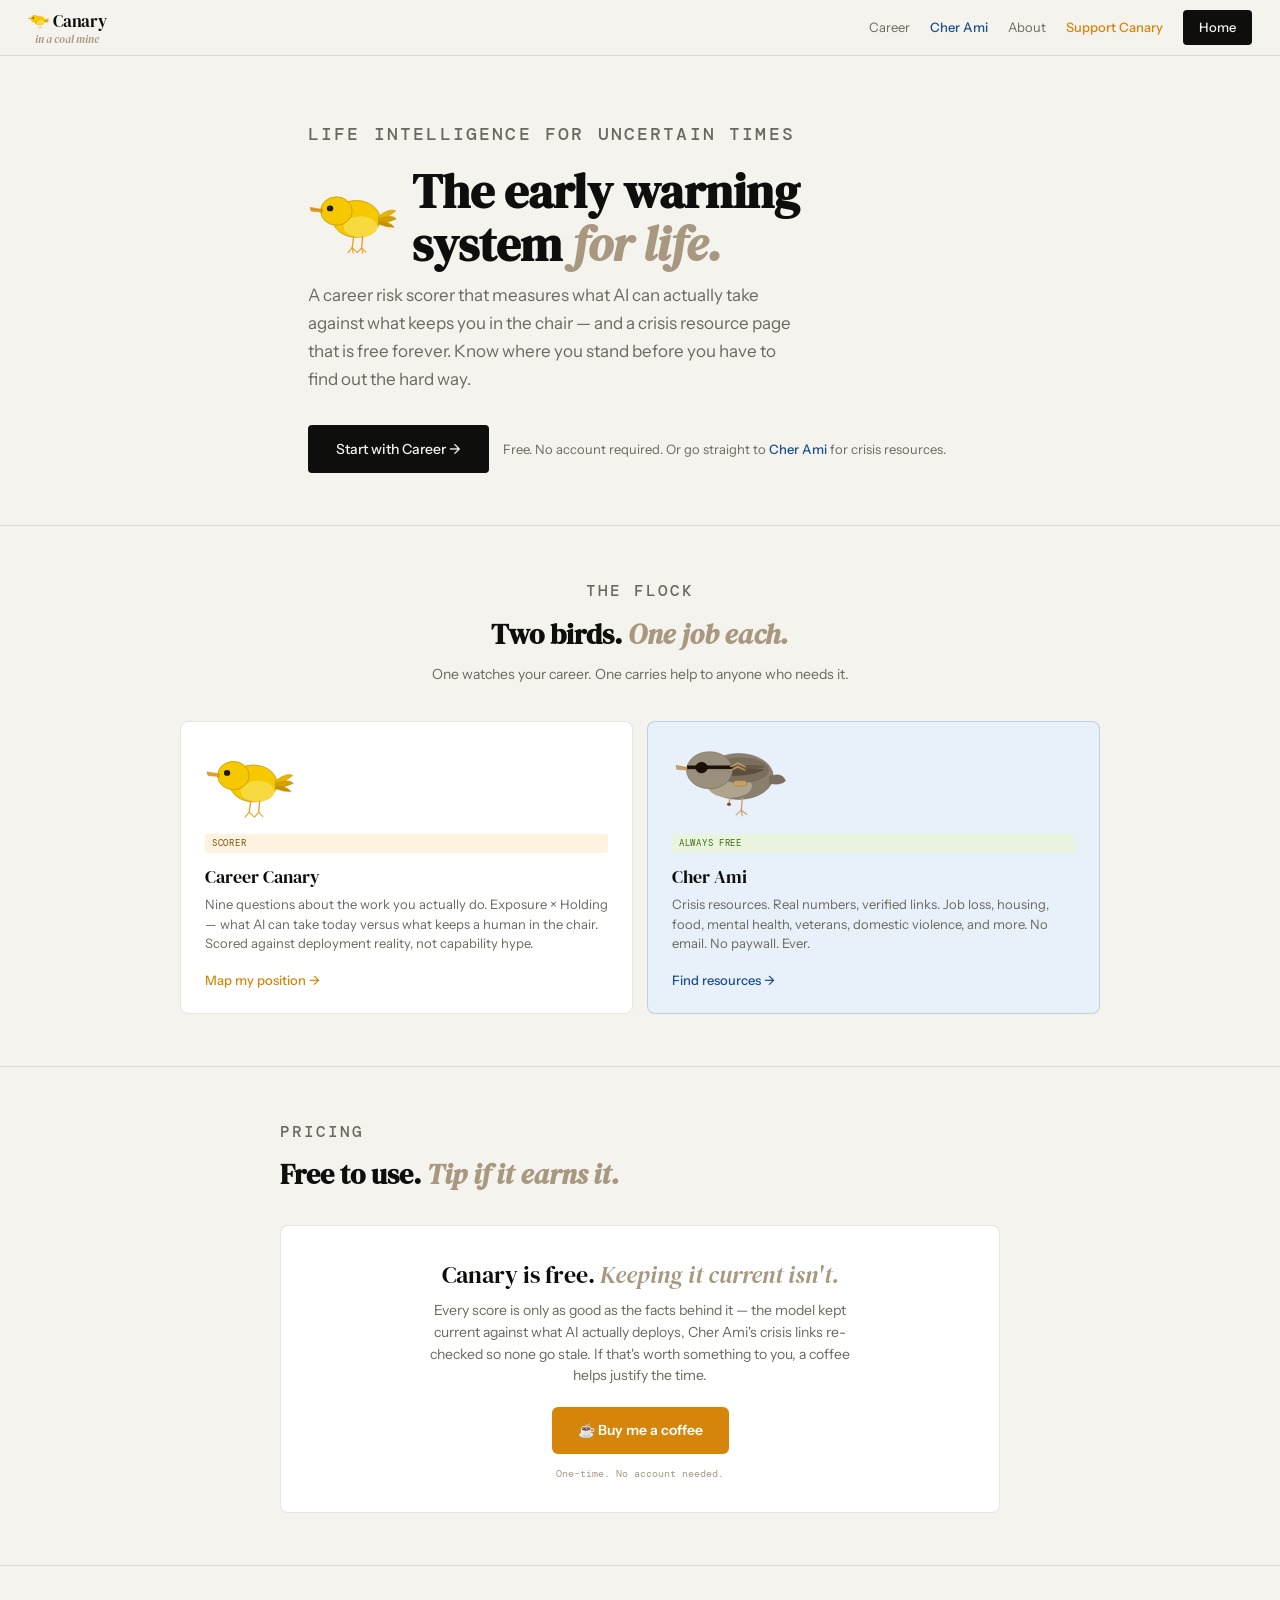
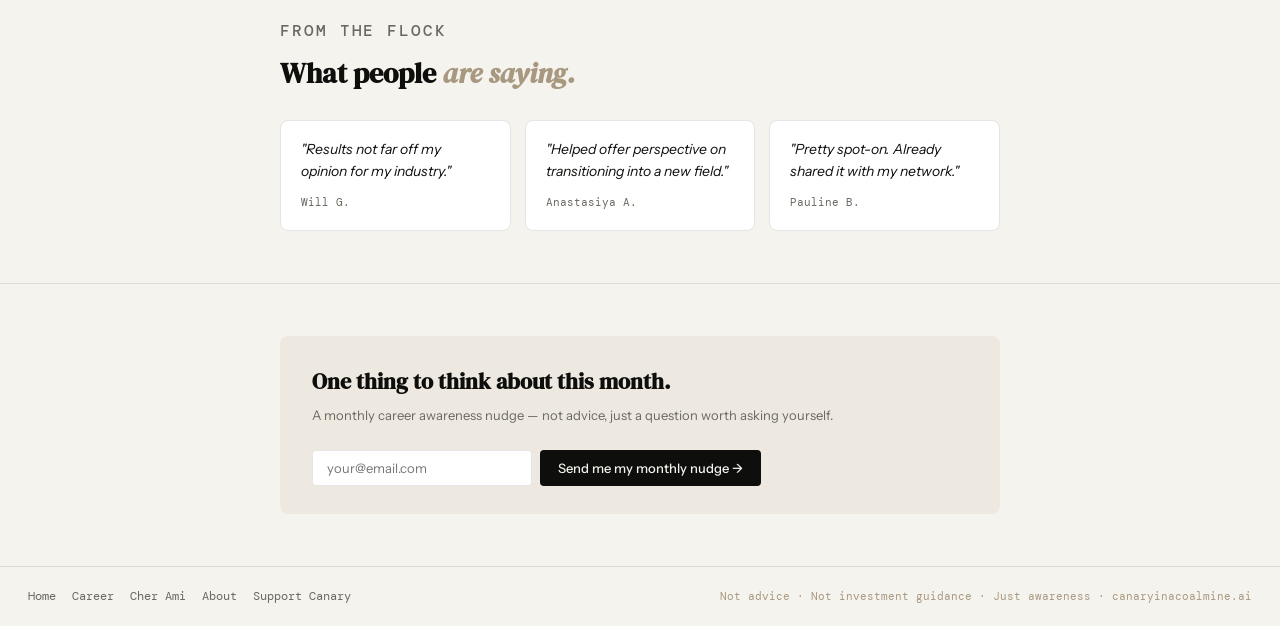
==== index.html @ c7fff633 "Initial commit via Netlify [skip ci]" ====
<!DOCTYPE html>
<html lang="en">
<head>
<meta charset="UTF-8">
<meta name="viewport" content="width=device-width, initial-scale=1.0">
<title>Canary in a Coal Mine — The Early Warning System for Life</title>
<link rel="preconnect" href="https://fonts.googleapis.com">
<link rel="preconnect" href="https://fonts.gstatic.com" crossorigin>
<link href="https://fonts.googleapis.com/css2?family=DM+Serif+Display:ital@0;1&family=Instrument+Sans:wght@400;500;600&family=DM+Mono:wght@400;500&display=swap" rel="stylesheet">
<style>
:root{--black:#0e0e0c;--off-white:#f5f3ee;--cream:#ede9e0;--amber:#d4850a;--amber-light:#fdf3e0;--muted:#6b6860;--border:rgba(14,14,12,0.1);--blue:#1a4f8a;--blue-light:#e8f0fa;--green:#2d7a3a;--red:#c0392b;--stone:#a89880;}
*,*::before,*::after{box-sizing:border-box;margin:0;padding:0;}
body{background:var(--off-white);color:var(--black);font-family:'Instrument Sans',sans-serif;line-height:1.6;}
a{color:inherit;text-decoration:none;}
nav{background:var(--off-white);border-bottom:1px solid var(--border);padding:0 28px;display:flex;align-items:center;justify-content:space-between;height:56px;position:sticky;top:0;z-index:100;}
.logo-wrap{display:flex;flex-direction:column;gap:1px;line-height:1;align-items:center;}
.logo-top{font-family:'DM Serif Display',serif;font-size:17px;color:var(--black);letter-spacing:-.01em;}
.logo-sub{font-family:'DM Serif Display',serif;font-style:italic;font-size:11px;color:var(--stone);}
.nav-links{display:flex;align-items:center;gap:20px;font-size:13px;color:var(--muted);}
.nav-links a:hover{color:var(--black);}
.nav-links a.blue{color:var(--blue);font-weight:500;}
.nav-links a.nav-support{color:var(--amber);font-weight:500;}
.nav-links a.nav-support:hover{color:#b8730a;}
.nav-btn{background:var(--black);color:var(--off-white);padding:7px 16px;border-radius:4px;font-size:13px;font-weight:500;}
.nav-btn:hover{background:#2a2a28;color:var(--off-white);}

/* HERO */
.hero{max-width:720px;margin:0 auto;padding:64px 28px 52px;}
.hero-eyebrow{font-family:'DM Mono',monospace;font-size:18px;letter-spacing:.12em;text-transform:uppercase;color:var(--muted);margin-bottom:16px;font-weight:500;}
.hero-title{font-family:'DM Serif Display',serif;font-size:48px;line-height:1.1;color:var(--black);margin-bottom:16px;}
.hero-title em{font-style:italic;color:var(--stone);}
.hero-sub{font-size:17px;color:var(--muted);line-height:1.65;max-width:500px;margin-bottom:32px;}
.hero-cta-row{display:flex;align-items:center;gap:14px;flex-wrap:wrap;}
.cta-primary{background:var(--black);color:var(--off-white);padding:13px 28px;border-radius:4px;font-size:14px;font-weight:500;}
.cta-primary:hover{background:#2a2a28;color:var(--off-white);}
.cta-secondary{font-size:13px;color:var(--muted);}
.cta-secondary a{color:var(--blue);font-weight:500;}

/* FLOCK */
.flock-section{border-top:1px solid var(--border);padding:52px 28px;}
.flock-label{font-family:'DM Mono',monospace;font-size:16px;text-transform:uppercase;letter-spacing:.12em;color:var(--muted);margin-bottom:8px;text-align:center;font-weight:500;}
.flock-headline{font-family:'DM Serif Display',serif;font-size:28px;text-align:center;margin-bottom:6px;}
.flock-headline em{font-style:italic;color:var(--stone);}
.flock-sub{font-size:14px;color:var(--muted);text-align:center;margin-bottom:36px;}
.flock-grid{display:grid;grid-template-columns:repeat(auto-fit,minmax(280px,1fr));gap:14px;max-width:920px;margin:0 auto;}
.bird-card{background:#fff;border:1px solid var(--border);border-radius:8px;padding:22px 24px;display:flex;flex-direction:column;}
.bird-card.blue-card{border-color:rgba(26,79,138,.2);background:var(--blue-light);}
.bird-icon{margin-bottom:12px;display:flex;align-items:flex-end;height:78px;}
.bird-name{font-family:'DM Serif Display',serif;font-size:18px;margin-bottom:4px;}
.bird-desc{font-size:13px;color:var(--muted);line-height:1.5;flex:1;margin-bottom:16px;}
.bird-link{font-size:13px;font-weight:500;color:var(--amber);}
.bird-link.blue-link{color:var(--blue);}
.bird-link:hover{text-decoration:underline;}
.bird-tag{font-family:'DM Mono',monospace;font-size:9px;text-transform:uppercase;letter-spacing:.08em;padding:2px 7px;border-radius:3px;margin-bottom:10px;display:inline-block;}
.tag-amber{background:var(--amber-light);color:#854f0b;}
.tag-blue{background:var(--blue-light);color:#0c447c;}
.tag-free{background:#eaf3de;color:#3b6d11;}

/* INTEL SECTION ON HOMEPAGE */
.home-intel{border-top:1px solid var(--border);padding:52px 28px;}
.home-intel-inner{max-width:720px;margin:0 auto;}
.section-label{font-family:'DM Mono',monospace;font-size:16px;text-transform:uppercase;letter-spacing:.12em;color:var(--muted);margin-bottom:8px;font-weight:500;}
.section-headline{font-family:'DM Serif Display',serif;font-size:28px;margin-bottom:6px;}
.section-headline em{font-style:italic;color:var(--stone);}
.section-sub{font-size:14px;color:var(--muted);margin-bottom:24px;}
.intel-grid{display:grid;grid-template-columns:1fr 1fr;gap:10px;}
@media(max-width:600px){.intel-grid{grid-template-columns:1fr;}}
.icard{background:#fff;border:1px solid var(--border);border-radius:8px;padding:16px 18px;}
.icard-top{display:flex;align-items:flex-start;justify-content:space-between;margin-bottom:8px;gap:8px;}
.icard-topic{font-family:'DM Mono',monospace;font-size:9px;letter-spacing:.1em;text-transform:uppercase;color:var(--muted);}
.pill{font-family:'DM Mono',monospace;font-size:9px;padding:2px 7px;border-radius:3px;font-weight:500;white-space:nowrap;flex-shrink:0;}
.pill-red{background:#fce8e8;color:#a32d2d;}
.pill-amber{background:#faeeda;color:#854f0b;}
.pill-green{background:#eaf3de;color:#3b6d11;}
.pill-blue{background:#e6f1fb;color:#0c447c;}
.icard-headline{font-size:13px;font-weight:500;color:var(--black);line-height:1.35;margin-bottom:6px;}
.icard-body{font-size:12px;color:var(--muted);line-height:1.5;}
.icard-divider{height:1px;background:var(--border);margin:10px 0;}
.irow{display:flex;align-items:baseline;gap:5px;font-size:11.5px;color:var(--muted);margin-top:5px;line-height:1.4;}
.rr{font-family:'DM Mono',monospace;font-size:10px;color:var(--red);flex-shrink:0;}
.rg{font-family:'DM Mono',monospace;font-size:10px;color:var(--green);flex-shrink:0;}
.ra{font-family:'DM Mono',monospace;font-size:10px;color:var(--amber);flex-shrink:0;}
.intel-note{font-family:'DM Mono',monospace;font-size:10px;color:var(--stone);margin-top:10px;}

/* PRICING */
.pricing-section{border-top:1px solid var(--border);padding:52px 28px;}
.pricing-inner{max-width:720px;margin:0 auto;}
.pricing-grid{display:grid;grid-template-columns:repeat(3,1fr);gap:14px;margin-top:28px;}
@media(max-width:600px){.pricing-grid{grid-template-columns:1fr;}}
.price-card{background:#fff;border:1px solid var(--border);border-radius:8px;padding:22px 24px;}
.price-tier{font-family:'DM Mono',monospace;font-size:10px;text-transform:uppercase;letter-spacing:.1em;color:var(--muted);margin-bottom:8px;}
.price-name{font-family:'DM Serif Display',serif;font-size:22px;margin-bottom:4px;}
.price-amount{font-size:28px;font-weight:500;color:var(--black);margin-bottom:4px;}
.price-amount span{font-size:14px;font-weight:400;color:var(--muted);}
.price-desc{font-size:13px;color:var(--muted);line-height:1.5;margin-bottom:16px;}
.price-features{list-style:none;margin-bottom:20px;}
.price-features li{font-size:12px;color:var(--muted);padding:4px 0;border-top:1px solid var(--border);}
.price-features li:first-child{border-top:none;}
.price-features li::before{content:'→ ';color:var(--amber);}
.price-btn{display:block;text-align:center;padding:10px;border-radius:4px;font-size:13px;font-weight:500;border:1px solid var(--border);}
.price-btn.primary{background:var(--black);color:var(--off-white);border-color:var(--black);}
.price-btn.disabled{background:var(--cream);color:var(--muted);cursor:default;}
/* Coffee card — primary CTA */
.coffee-card{background:#fff;border:1px solid var(--border);border-radius:8px;padding:30px 28px;margin-top:28px;text-align:center;}
.coffee-head{font-family:'DM Serif Display',serif;font-size:24px;margin-bottom:6px;}
.coffee-head em{font-style:italic;color:var(--stone);}
.coffee-sub{font-size:14px;color:var(--muted);line-height:1.55;max-width:440px;margin:0 auto 20px;}
.coffee-btn{display:inline-block;background:var(--amber);color:#fff;font-weight:600;font-size:14px;padding:12px 26px;border-radius:6px;}
.coffee-btn:hover{background:#b8730a;}
.coffee-micro{font-family:'DM Mono',monospace;font-size:10px;color:var(--stone);margin-top:12px;}
/* Paused tiers — quiet footnote row */
.tiers-paused{margin-top:34px;padding-top:24px;border-top:1px solid var(--border);}
.tiers-paused-label{font-family:'DM Mono',monospace;font-size:10px;text-transform:uppercase;letter-spacing:.1em;color:var(--stone);text-align:center;margin-bottom:16px;}
.tiers-row{display:grid;grid-template-columns:1fr 1fr;gap:12px;max-width:520px;margin:0 auto;}
@media(max-width:600px){.tiers-row{grid-template-columns:1fr;}}
.tier-mini{border:1px solid var(--border);border-radius:6px;padding:14px 16px;opacity:.5;}
.tier-mini .tm-name{font-family:'DM Serif Display',serif;font-size:16px;}
.tier-mini .tm-price{font-size:13px;color:var(--muted);}
.tier-mini .tm-status{font-family:'DM Mono',monospace;font-size:10px;text-transform:uppercase;letter-spacing:.08em;color:var(--muted);margin-top:6px;}

/* TESTIMONIALS */
.testimonials{border-top:1px solid var(--border);padding:52px 28px;}
.testimonials-inner{max-width:720px;margin:0 auto;}
.testi-grid{display:grid;grid-template-columns:repeat(3,1fr);gap:14px;margin-top:24px;}
@media(max-width:600px){.testi-grid{grid-template-columns:1fr;}}
.testi-card{background:#fff;border:1px solid var(--border);border-radius:8px;padding:18px 20px;}
.testi-quote{font-size:14px;color:var(--black);line-height:1.55;margin-bottom:12px;font-style:italic;}
.testi-name{font-family:'DM Mono',monospace;font-size:11px;color:var(--muted);}

/* EMAIL */
.email-section{border-top:1px solid var(--border);padding:52px 28px;}
.email-inner{max-width:720px;margin:0 auto;}
.email-box{background:var(--cream);border-radius:8px;padding:28px 32px;display:flex;align-items:center;justify-content:space-between;gap:24px;flex-wrap:wrap;}
.email-copy h3{font-family:'DM Serif Display',serif;font-size:22px;margin-bottom:6px;}
.email-copy p{font-size:13px;color:var(--muted);}
.email-form{display:flex;gap:8px;flex-shrink:0;}
.email-input{padding:9px 14px;border:1px solid var(--border);border-radius:4px;font-size:13px;font-family:'Instrument Sans',sans-serif;background:#fff;width:220px;}
.email-submit{padding:9px 18px;background:var(--black);color:var(--off-white);border:none;border-radius:4px;font-size:13px;font-weight:500;font-family:'Instrument Sans',sans-serif;cursor:pointer;white-space:nowrap;}

footer{border-top:1px solid var(--border);padding:20px 28px;display:flex;justify-content:space-between;align-items:center;flex-wrap:wrap;gap:8px;}
.footer-links{display:flex;gap:16px;font-size:12px;color:var(--muted);font-family:'DM Mono',monospace;}
.footer-links a{color:var(--muted);}
.footer-links a:hover{color:var(--black);}
.footer-note{font-size:11px;color:var(--stone);font-family:'DM Mono',monospace;}

.title-row { display: flex; align-items: flex-start; gap: 12px; margin-bottom: 10px; }
.title-row h1 { margin-bottom: 0; }

/* mobile nav */
.logo-top{white-space:nowrap;display:inline-flex;align-items:center;}
.nav-links a{white-space:nowrap;}
@media(max-width:680px){
  nav{padding:0 14px;}
  .logo-sub{display:none;}
  .nav-links{gap:12px;font-size:12px;overflow-x:auto;}
  .nav-btn{display:none;}
}

.nav-links{scrollbar-width:none;-ms-overflow-style:none;}
.nav-links::-webkit-scrollbar{display:none;}
</style>
</head>
<body>

<nav>
  <a href="/" class="logo-wrap">
    <span class="logo-top"><svg width="22" height="22" viewBox="58 60 175 123" xmlns="http://www.w3.org/2000/svg" style="display:inline-block;vertical-align:middle;margin-right:3px"><ellipse cx="150" cy="110" rx="45" ry="35" fill="#f5c800" stroke="#c8960a" stroke-width="1.5"/><ellipse cx="158" cy="125" rx="32" ry="20" fill="#f7d940" stroke="none"/><path d="M192 105 Q215 88 225 95 Q210 108 192 112Z" fill="#e8b400" stroke="#c8960a" stroke-width="1"/><path d="M192 110 Q218 100 226 110 Q210 118 192 118Z" fill="#d4a000" stroke="#c8960a" stroke-width="1"/><path d="M192 115 Q215 115 222 126 Q208 126 192 120Z" fill="#c89000" stroke="#c8960a" stroke-width="1"/><ellipse cx="112" cy="95" rx="30" ry="27" fill="#f5c800" stroke="#c8960a" stroke-width="1.5"/><path d="M85 92 L62 88 L64 95 L85 97Z" fill="#e8a020" stroke="#c8760a" stroke-width="1"/><ellipse cx="100" cy="90" rx="6" ry="5.5" fill="#1a1a18"/><line x1="145" y1="143" x2="142" y2="165" stroke="#e8a020" stroke-width="2.5" stroke-linecap="round"/><line x1="142" y1="165" x2="134" y2="174" stroke="#e8a020" stroke-width="2" stroke-linecap="round"/><line x1="142" y1="165" x2="151" y2="173" stroke="#e8a020" stroke-width="2" stroke-linecap="round"/><line x1="162" y1="143" x2="160" y2="165" stroke="#e8a020" stroke-width="2.5" stroke-linecap="round"/><line x1="160" y1="165" x2="152" y2="174" stroke="#e8a020" stroke-width="2" stroke-linecap="round"/><line x1="160" y1="165" x2="168" y2="173" stroke="#e8a020" stroke-width="2" stroke-linecap="round"/></svg>Canary</span>
    <span class="logo-sub">in a coal mine</span>
  </a>
  <div class="nav-links">
    <a href="/career">Career</a>
    <a href="/pigeon" class="blue">Cher Ami</a>
    <a href="/about">About</a>
    <a href="/support" class="nav-support">Support Canary</a>
    <a href="/" class="nav-btn">Home</a>
  </div>
</nav>

<div class="hero">
  <div class="hero-eyebrow">Life intelligence for uncertain times</div>
  <div class="title-row"><svg width="92" height="92" viewBox="58 60 175 123" xmlns="http://www.w3.org/2000/svg" style="flex-shrink:0;margin-top:14px"><ellipse cx="150" cy="110" rx="45" ry="35" fill="#f5c800" stroke="#c8960a" stroke-width="1.5"/><ellipse cx="158" cy="125" rx="32" ry="20" fill="#f7d940" stroke="none"/><path d="M192 105 Q215 88 225 95 Q210 108 192 112Z" fill="#e8b400" stroke="#c8960a" stroke-width="1"/><path d="M192 110 Q218 100 226 110 Q210 118 192 118Z" fill="#d4a000" stroke="#c8960a" stroke-width="1"/><path d="M192 115 Q215 115 222 126 Q208 126 192 120Z" fill="#c89000" stroke="#c8960a" stroke-width="1"/><ellipse cx="112" cy="95" rx="30" ry="27" fill="#f5c800" stroke="#c8960a" stroke-width="1.5"/><path d="M85 92 L62 88 L64 95 L85 97Z" fill="#e8a020" stroke="#c8760a" stroke-width="1"/><line x1="85" y1="94" x2="64" y2="91" stroke="#c8760a" stroke-width="0.8"/><ellipse cx="100" cy="90" rx="6" ry="5.5" fill="#1a1a18"/><ellipse cx="99" cy="89" rx="2" ry="1.5" fill="#3a3a38"/><line x1="145" y1="143" x2="142" y2="165" stroke="#e8a020" stroke-width="2.5" stroke-linecap="round"/><line x1="142" y1="165" x2="134" y2="174" stroke="#e8a020" stroke-width="2" stroke-linecap="round"/><line x1="142" y1="165" x2="144" y2="175" stroke="#e8a020" stroke-width="2" stroke-linecap="round"/><line x1="142" y1="165" x2="151" y2="173" stroke="#e8a020" stroke-width="2" stroke-linecap="round"/><line x1="162" y1="143" x2="160" y2="165" stroke="#e8a020" stroke-width="2.5" stroke-linecap="round"/><line x1="160" y1="165" x2="152" y2="174" stroke="#e8a020" stroke-width="2" stroke-linecap="round"/><line x1="160" y1="165" x2="162" y2="175" stroke="#e8a020" stroke-width="2" stroke-linecap="round"/><line x1="160" y1="165" x2="168" y2="173" stroke="#e8a020" stroke-width="2" stroke-linecap="round"/></svg><h1 class="hero-title">The early warning<br>system <em>for life.</em></h1></div>
  <p class="hero-sub">A career risk scorer that measures what AI can actually take against what keeps you in the chair — and a crisis resource page that is free forever. Know where you stand before you have to find out the hard way.</p>
  <div class="hero-cta-row">
    <a href="/career" class="cta-primary">Start with Career →</a>
    <div class="cta-secondary">Free. No account required. Or go straight to <a href="/pigeon">Cher Ami</a> for crisis resources.</div>
  </div>
</div>

<div class="flock-section">
  <div class="flock-label">The flock</div>
  <h2 class="flock-headline">Two birds. <em>One job each.</em></h2>
  <p class="flock-sub">One watches your career. One carries help to anyone who needs it.</p>
  <div class="flock-grid">
    <div class="bird-card">
      <div class="bird-icon"><svg width="92" height="65" viewBox="58 60 175 123" xmlns="http://www.w3.org/2000/svg" style="display:inline-block;vertical-align:middle;margin-right:3px"><ellipse cx="150" cy="110" rx="45" ry="35" fill="#f5c800" stroke="#c8960a" stroke-width="1.5"/><ellipse cx="158" cy="125" rx="32" ry="20" fill="#f7d940" stroke="none"/><path d="M192 105 Q215 88 225 95 Q210 108 192 112Z" fill="#e8b400" stroke="#c8960a" stroke-width="1"/><path d="M192 110 Q218 100 226 110 Q210 118 192 118Z" fill="#d4a000" stroke="#c8960a" stroke-width="1"/><path d="M192 115 Q215 115 222 126 Q208 126 192 120Z" fill="#c89000" stroke="#c8960a" stroke-width="1"/><ellipse cx="112" cy="95" rx="30" ry="27" fill="#f5c800" stroke="#c8960a" stroke-width="1.5"/><path d="M85 92 L62 88 L64 95 L85 97Z" fill="#e8a020" stroke="#c8760a" stroke-width="1"/><ellipse cx="100" cy="90" rx="6" ry="5.5" fill="#1a1a18"/><line x1="145" y1="143" x2="142" y2="165" stroke="#e8a020" stroke-width="2.5" stroke-linecap="round"/><line x1="142" y1="165" x2="134" y2="174" stroke="#e8a020" stroke-width="2" stroke-linecap="round"/><line x1="142" y1="165" x2="151" y2="173" stroke="#e8a020" stroke-width="2" stroke-linecap="round"/><line x1="162" y1="143" x2="160" y2="165" stroke="#e8a020" stroke-width="2.5" stroke-linecap="round"/><line x1="160" y1="165" x2="152" y2="174" stroke="#e8a020" stroke-width="2" stroke-linecap="round"/><line x1="160" y1="165" x2="168" y2="173" stroke="#e8a020" stroke-width="2" stroke-linecap="round"/></svg></div>
      <div class="bird-tag tag-amber">Scorer</div>
      <div class="bird-name">Career Canary</div>
      <div class="bird-desc">Nine questions about the work you actually do. Exposure × Holding — what AI can take today versus what keeps a human in the chair. Scored against deployment reality, not capability hype.</div>
      <a href="/career" class="bird-link">Map my position →</a>
    </div>
    <div class="bird-card blue-card">
      <div class="bird-icon"><svg width="118" height="73" viewBox="210 130 265 165" xmlns="http://www.w3.org/2000/svg" style="display:inline-block;vertical-align:middle;margin-right:3px"><ellipse cx="360" cy="192" rx="78" ry="52" fill="#8a7e6e" stroke="#6b5c4a" stroke-width="1"/><ellipse cx="340" cy="214" rx="50" ry="26" fill="#b0a48e" stroke="none"/><ellipse cx="365" cy="178" rx="62" ry="28" fill="#7a6e5e" stroke="#6b5c4a" stroke-width="0.8"/><path d="M310 183 Q338 160 420 168 Q396 184 310 183Z" fill="#6b5c4a"/><path d="M312 191 Q341 170 418 176 Q394 193 312 191Z" fill="#5c4e3e"/><path d="M320 180 Q350 164 405 169" fill="none" stroke="#5a4e3e" stroke-width="0.7"/><path d="M318 186 Q348 171 407 176" fill="none" stroke="#5a4e3e" stroke-width="0.7"/><path d="M430 192 Q458 181 466 202 Q455 213 430 208Z" fill="#7a6e5e" stroke="#6b5c4a" stroke-width="0.8"/><ellipse cx="294" cy="178" rx="52" ry="42" fill="#9a8e7c" stroke="#6b5c4a" stroke-width="1"/><ellipse cx="294" cy="178" rx="50" ry="40" fill="#9a8e7c" stroke="none"/><path d="M246 172 L218 167 L220 176 L246 178 Z" fill="#c8a060" stroke="#9a7040" stroke-width="0.8"/><ellipse cx="276" cy="172" rx="13" ry="12" fill="#1a1208" stroke="#0a0800" stroke-width="1.5"/><rect x="244" y="168" width="102" height="7" rx="0" fill="#1a1208" stroke="#0a0800" stroke-width="0.8"/><path d="M342 170 L358 162 L374 170" fill="none" stroke="#c8a060" stroke-width="3" stroke-linecap="round" stroke-linejoin="round"/><path d="M342 178 L358 170 L374 178" fill="none" stroke="#c8a060" stroke-width="3" stroke-linecap="round" stroke-linejoin="round"/><rect x="348" y="202" width="30" height="12" rx="5" fill="#c8a060" stroke="#9a7040" stroke-width="1"/><line x1="368" y1="240" x2="366" y2="268" stroke="#c8a060" stroke-width="3" stroke-linecap="round"/><line x1="366" y1="268" x2="354" y2="279" stroke="#c8a060" stroke-width="2.5" stroke-linecap="round"/><line x1="366" y1="268" x2="368" y2="281" stroke="#c8a060" stroke-width="2.5" stroke-linecap="round"/><line x1="366" y1="268" x2="378" y2="278" stroke="#c8a060" stroke-width="2.5" stroke-linecap="round"/><line x1="340" y1="240" x2="338" y2="254" stroke="#c8a060" stroke-width="3" stroke-linecap="round"/><ellipse cx="338" cy="255" rx="4" ry="3" fill="#8a4040" stroke="#6a2020" stroke-width="0.8"/></svg></div>
      <div class="bird-tag tag-free">Always free</div>
      <div class="bird-name">Cher Ami</div>
      <div class="bird-desc">Crisis resources. Real numbers, verified links. Job loss, housing, food, mental health, veterans, domestic violence, and more. No email. No paywall. Ever.</div>
      <a href="/pigeon" class="bird-link blue-link">Find resources →</a>
    </div>
  </div>
</div>

<!-- PRICING -->
<div class="pricing-section">
  <div class="pricing-inner">
    <div class="section-label">Pricing</div>
    <h2 class="section-headline">Free to use. <em>Tip if it earns it.</em></h2>

    <div class="coffee-card">
      <div class="coffee-head">Canary is free. <em>Keeping it current isn't.</em></div>
      <div class="coffee-sub">Every score is only as good as the facts behind it — the model kept current against what AI actually deploys, Cher Ami's crisis links re-checked so none go stale. If that's worth something to you, a coffee helps justify the time.</div>
      <a class="coffee-btn" href="https://www.buymeacoffee.com/jimcantrell2" target="_blank" rel="noopener">☕ Buy me a coffee</a>
      <div class="coffee-micro">One-time. No account needed.</div>
    </div>

  </div>
</div>

<!-- TESTIMONIALS -->
<div class="testimonials">
  <div class="testimonials-inner">
    <div class="section-label">From the flock</div>
    <h2 class="section-headline">What people <em>are saying.</em></h2>
    <div class="testi-grid">
      <div class="testi-card">
        <div class="testi-quote">"Results not far off my opinion for my industry."</div>
        <div class="testi-name">Will G.</div>
      </div>
      <div class="testi-card">
        <div class="testi-quote">"Helped offer perspective on transitioning into a new field."</div>
        <div class="testi-name">Anastasiya A.</div>
      </div>
      <div class="testi-card">
        <div class="testi-quote">"Pretty spot-on. Already shared it with my network."</div>
        <div class="testi-name">Pauline B.</div>
      </div>
    </div>
  </div>
</div>

<!-- EMAIL -->
<div class="email-section">
  <div class="email-inner">
    <div class="email-box">
      <div class="email-copy">
        <h3>One thing to think about this month.</h3>
        <p>A monthly career awareness nudge — not advice, just a question worth asking yourself.</p>
      </div>
      <form class="email-form" action="https://canaryinacoalmine.us9.list-manage.com/subscribe/post?u=b7808ba80769041231277d503&id=9cd2e5fe8b&f_id=000f16e1f0" method="post" target="_blank">
        <div style="position:absolute;left:-5000px;" aria-hidden="true">
          <input type="text" name="b_b7808ba80769041231277d503_9cd2e5fe8b" tabindex="-1" value="">
        </div>
        <input class="email-input" type="email" name="EMAIL" placeholder="your@email.com" required>
        <button class="email-submit" type="submit">Send me my monthly nudge →</button>
      </form>
    </div>
  </div>
</div>

<footer>
  <div class="footer-links">
    <a href="/">Home</a>
    <a href="/career">Career</a>
    <a href="/pigeon">Cher Ami</a><a href="/about">About</a><a href="/support">Support Canary</a>
  </div>
  <div class="footer-note">Not advice · Not investment guidance · Just awareness · canaryinacoalmine.ai</div>
</footer>

</body>
</html>
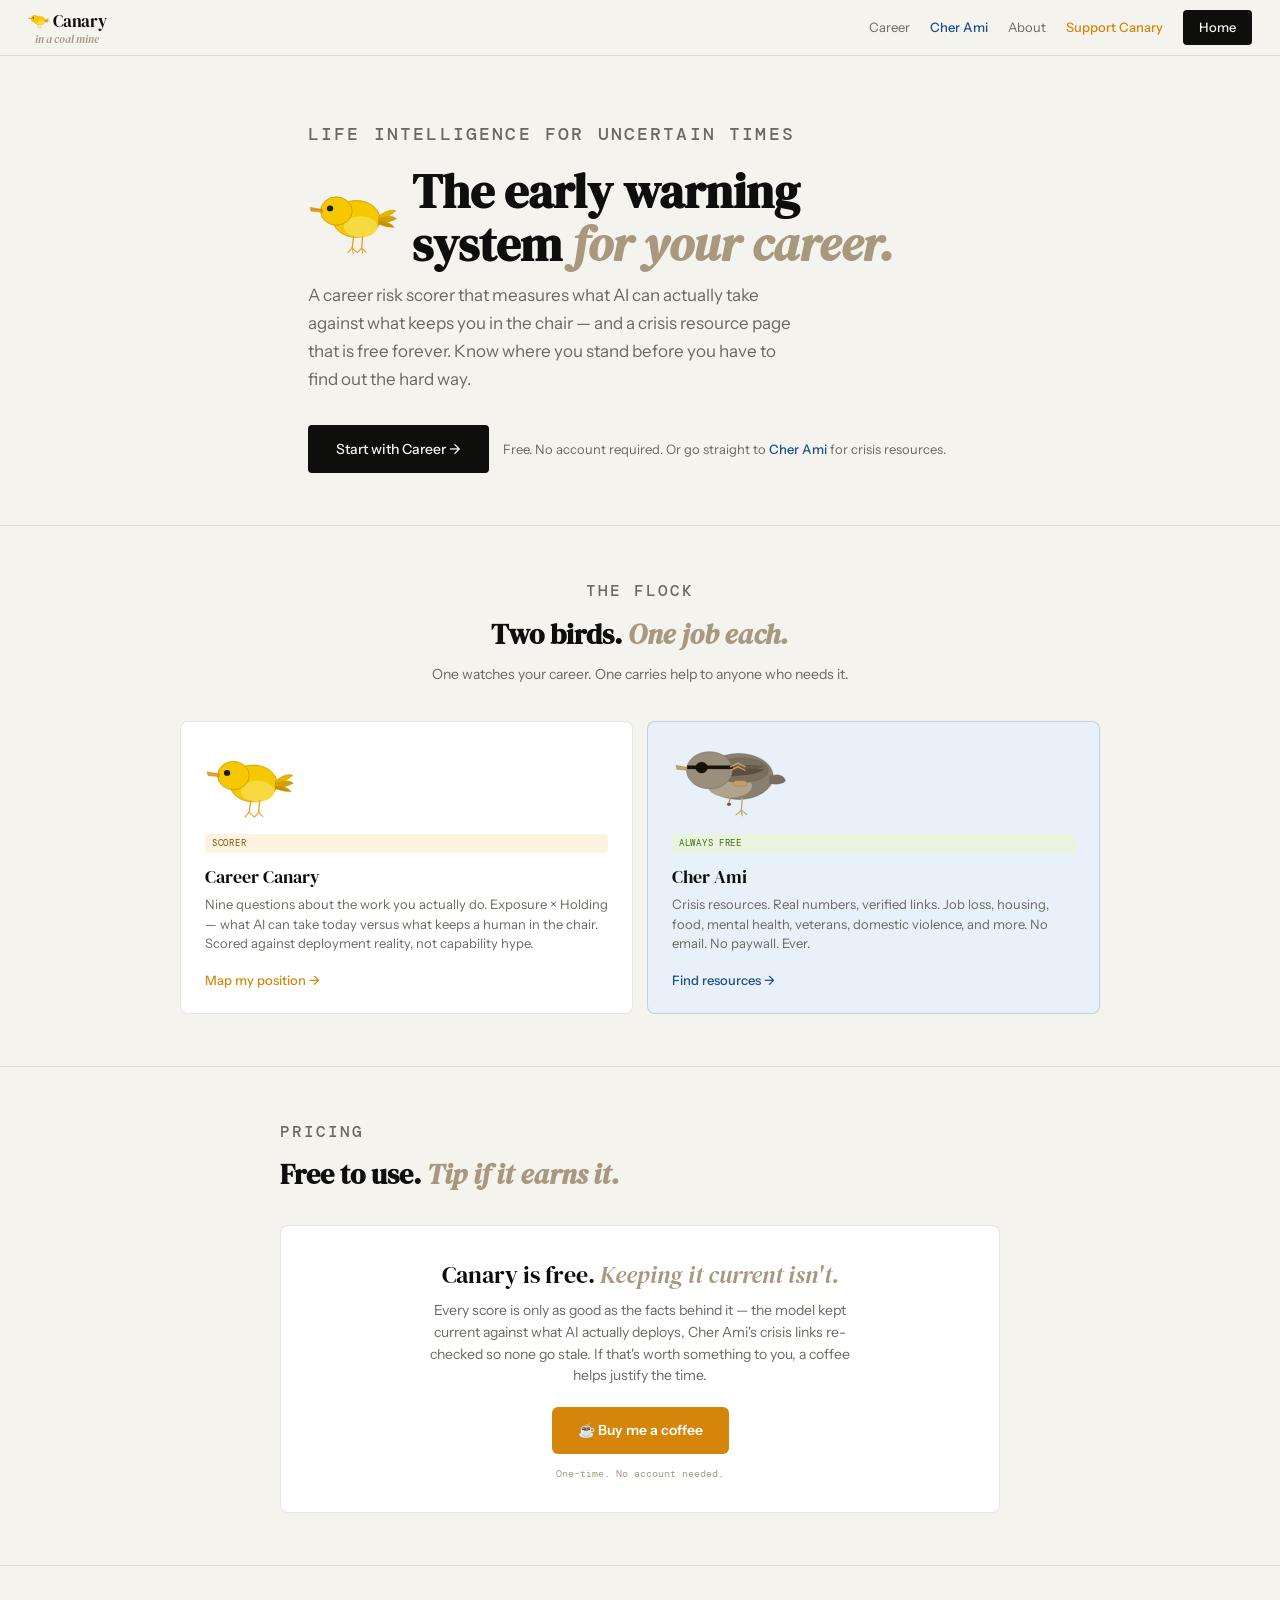
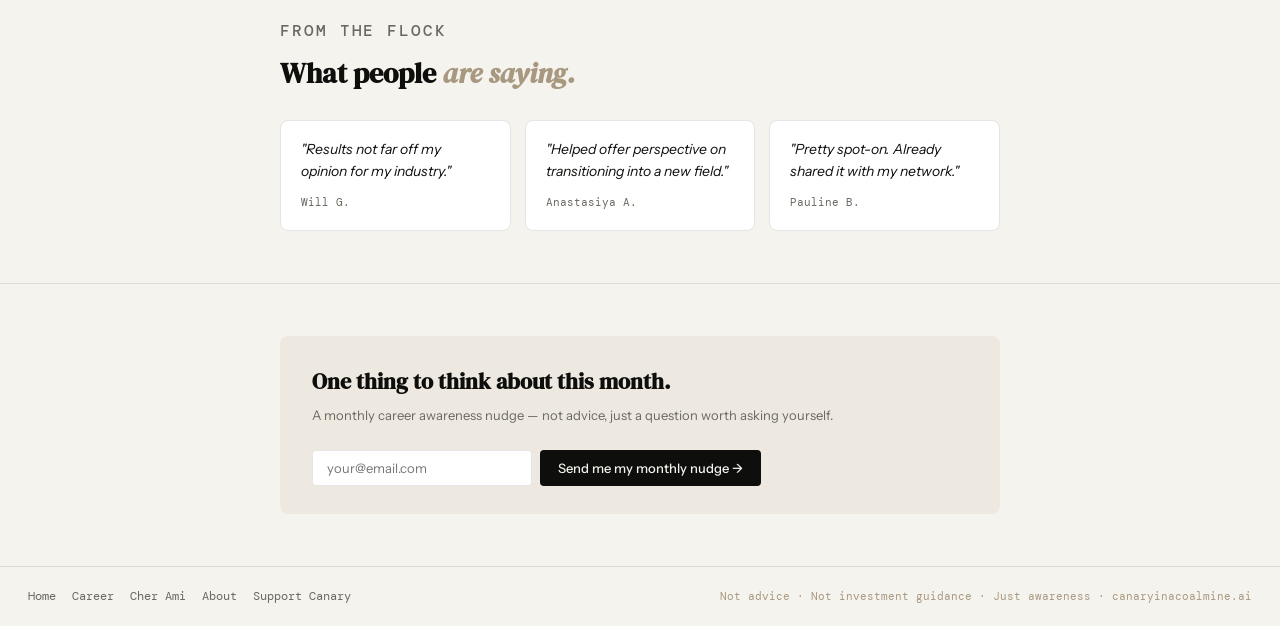
==== commit daf53308: "Update index.html" ====
--- a/index.html
+++ b/index.html
@@ -3,7 +3,7 @@
 <head>
 <meta charset="UTF-8">
 <meta name="viewport" content="width=device-width, initial-scale=1.0">
-<title>Canary in a Coal Mine — The Early Warning System for Life</title>
+<title>Canary in a Coal Mine — The Early Warning System for Your Career</title>
 <link rel="preconnect" href="https://fonts.googleapis.com">
 <link rel="preconnect" href="https://fonts.gstatic.com" crossorigin>
 <link href="https://fonts.googleapis.com/css2?family=DM+Serif+Display:ital@0;1&family=Instrument+Sans:wght@400;500;600&family=DM+Mono:wght@400;500&display=swap" rel="stylesheet">
@@ -178,7 +178,7 @@
 
 <div class="hero">
   <div class="hero-eyebrow">Life intelligence for uncertain times</div>
-  <div class="title-row"><svg width="92" height="92" viewBox="58 60 175 123" xmlns="http://www.w3.org/2000/svg" style="flex-shrink:0;margin-top:14px"><ellipse cx="150" cy="110" rx="45" ry="35" fill="#f5c800" stroke="#c8960a" stroke-width="1.5"/><ellipse cx="158" cy="125" rx="32" ry="20" fill="#f7d940" stroke="none"/><path d="M192 105 Q215 88 225 95 Q210 108 192 112Z" fill="#e8b400" stroke="#c8960a" stroke-width="1"/><path d="M192 110 Q218 100 226 110 Q210 118 192 118Z" fill="#d4a000" stroke="#c8960a" stroke-width="1"/><path d="M192 115 Q215 115 222 126 Q208 126 192 120Z" fill="#c89000" stroke="#c8960a" stroke-width="1"/><ellipse cx="112" cy="95" rx="30" ry="27" fill="#f5c800" stroke="#c8960a" stroke-width="1.5"/><path d="M85 92 L62 88 L64 95 L85 97Z" fill="#e8a020" stroke="#c8760a" stroke-width="1"/><line x1="85" y1="94" x2="64" y2="91" stroke="#c8760a" stroke-width="0.8"/><ellipse cx="100" cy="90" rx="6" ry="5.5" fill="#1a1a18"/><ellipse cx="99" cy="89" rx="2" ry="1.5" fill="#3a3a38"/><line x1="145" y1="143" x2="142" y2="165" stroke="#e8a020" stroke-width="2.5" stroke-linecap="round"/><line x1="142" y1="165" x2="134" y2="174" stroke="#e8a020" stroke-width="2" stroke-linecap="round"/><line x1="142" y1="165" x2="144" y2="175" stroke="#e8a020" stroke-width="2" stroke-linecap="round"/><line x1="142" y1="165" x2="151" y2="173" stroke="#e8a020" stroke-width="2" stroke-linecap="round"/><line x1="162" y1="143" x2="160" y2="165" stroke="#e8a020" stroke-width="2.5" stroke-linecap="round"/><line x1="160" y1="165" x2="152" y2="174" stroke="#e8a020" stroke-width="2" stroke-linecap="round"/><line x1="160" y1="165" x2="162" y2="175" stroke="#e8a020" stroke-width="2" stroke-linecap="round"/><line x1="160" y1="165" x2="168" y2="173" stroke="#e8a020" stroke-width="2" stroke-linecap="round"/></svg><h1 class="hero-title">The early warning<br>system <em>for life.</em></h1></div>
+  <div class="title-row"><svg width="92" height="92" viewBox="58 60 175 123" xmlns="http://www.w3.org/2000/svg" style="flex-shrink:0;margin-top:14px"><ellipse cx="150" cy="110" rx="45" ry="35" fill="#f5c800" stroke="#c8960a" stroke-width="1.5"/><ellipse cx="158" cy="125" rx="32" ry="20" fill="#f7d940" stroke="none"/><path d="M192 105 Q215 88 225 95 Q210 108 192 112Z" fill="#e8b400" stroke="#c8960a" stroke-width="1"/><path d="M192 110 Q218 100 226 110 Q210 118 192 118Z" fill="#d4a000" stroke="#c8960a" stroke-width="1"/><path d="M192 115 Q215 115 222 126 Q208 126 192 120Z" fill="#c89000" stroke="#c8960a" stroke-width="1"/><ellipse cx="112" cy="95" rx="30" ry="27" fill="#f5c800" stroke="#c8960a" stroke-width="1.5"/><path d="M85 92 L62 88 L64 95 L85 97Z" fill="#e8a020" stroke="#c8760a" stroke-width="1"/><line x1="85" y1="94" x2="64" y2="91" stroke="#c8760a" stroke-width="0.8"/><ellipse cx="100" cy="90" rx="6" ry="5.5" fill="#1a1a18"/><ellipse cx="99" cy="89" rx="2" ry="1.5" fill="#3a3a38"/><line x1="145" y1="143" x2="142" y2="165" stroke="#e8a020" stroke-width="2.5" stroke-linecap="round"/><line x1="142" y1="165" x2="134" y2="174" stroke="#e8a020" stroke-width="2" stroke-linecap="round"/><line x1="142" y1="165" x2="144" y2="175" stroke="#e8a020" stroke-width="2" stroke-linecap="round"/><line x1="142" y1="165" x2="151" y2="173" stroke="#e8a020" stroke-width="2" stroke-linecap="round"/><line x1="162" y1="143" x2="160" y2="165" stroke="#e8a020" stroke-width="2.5" stroke-linecap="round"/><line x1="160" y1="165" x2="152" y2="174" stroke="#e8a020" stroke-width="2" stroke-linecap="round"/><line x1="160" y1="165" x2="162" y2="175" stroke="#e8a020" stroke-width="2" stroke-linecap="round"/><line x1="160" y1="165" x2="168" y2="173" stroke="#e8a020" stroke-width="2" stroke-linecap="round"/></svg><h1 class="hero-title">The early warning<br>system <em>for your career.</em></h1></div>
   <p class="hero-sub">A career risk scorer that measures what AI can actually take against what keeps you in the chair — and a crisis resource page that is free forever. Know where you stand before you have to find out the hard way.</p>
   <div class="hero-cta-row">
     <a href="/career" class="cta-primary">Start with Career →</a>
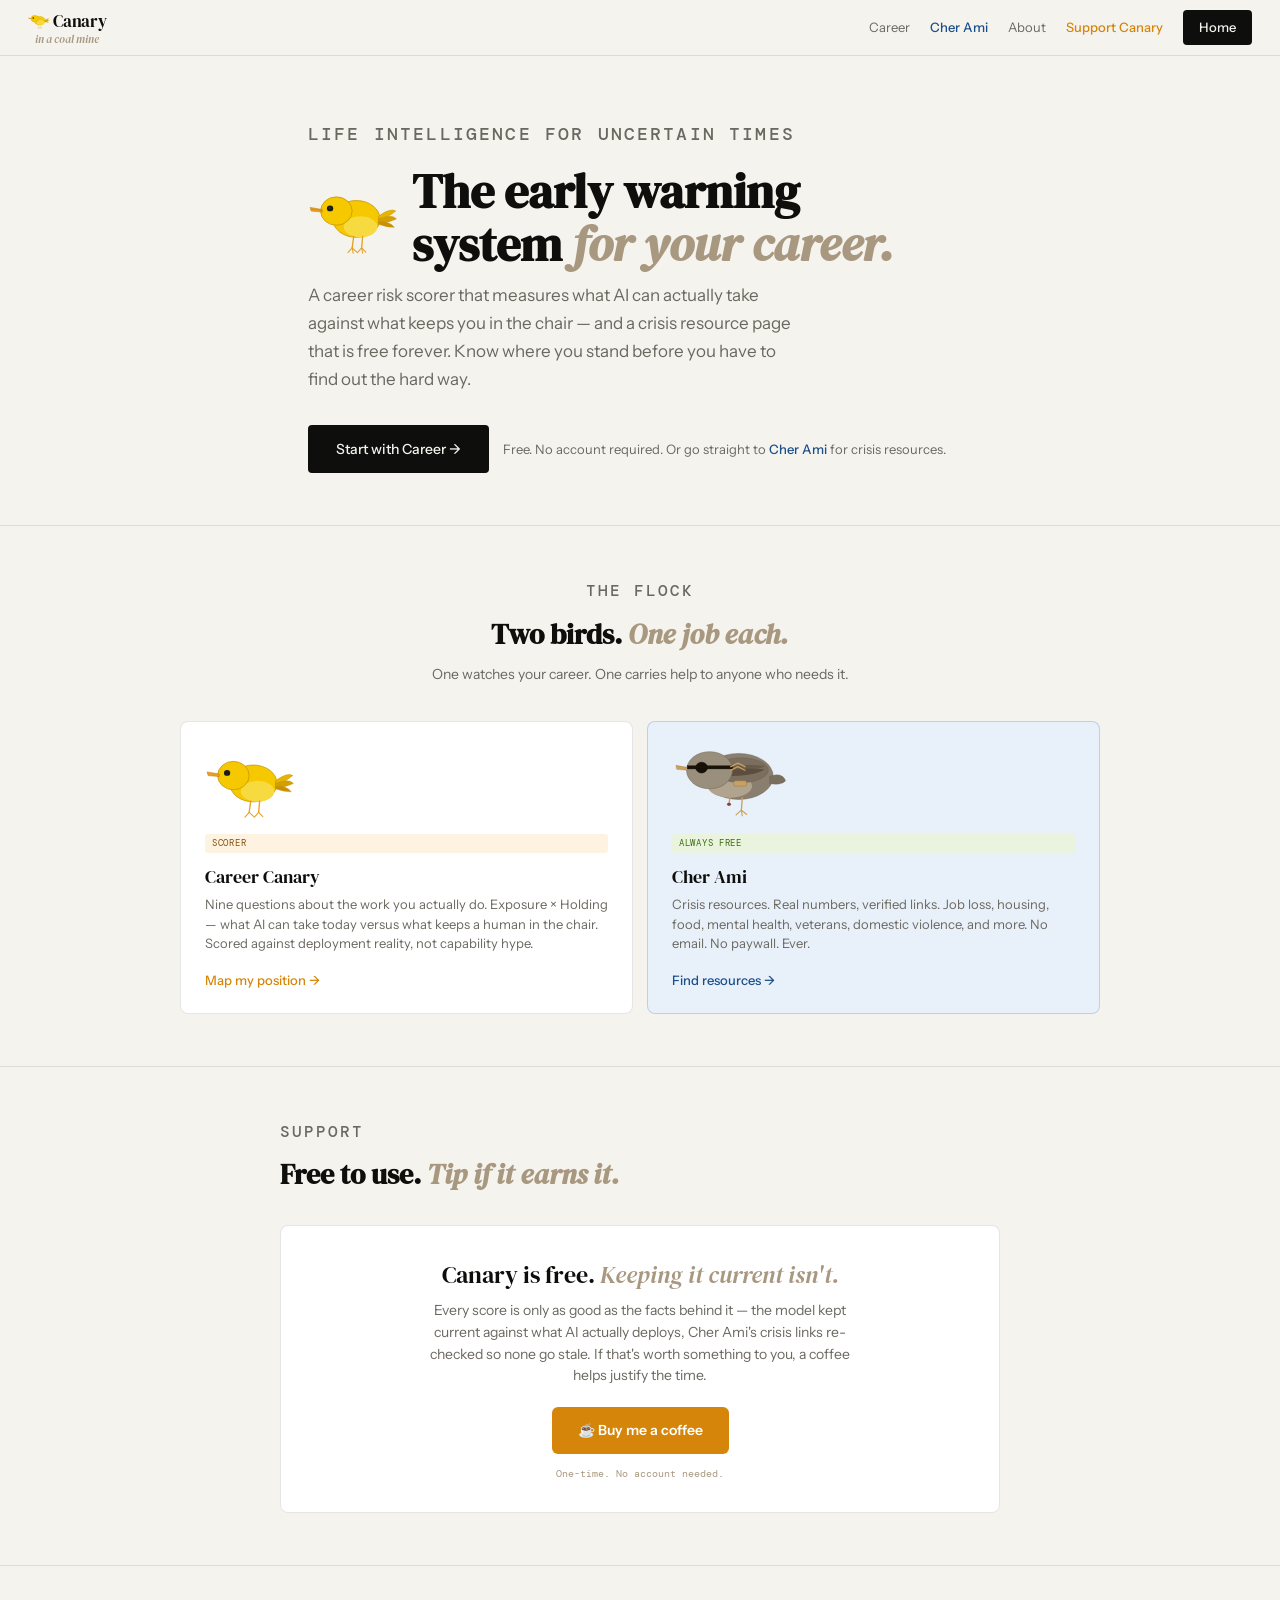
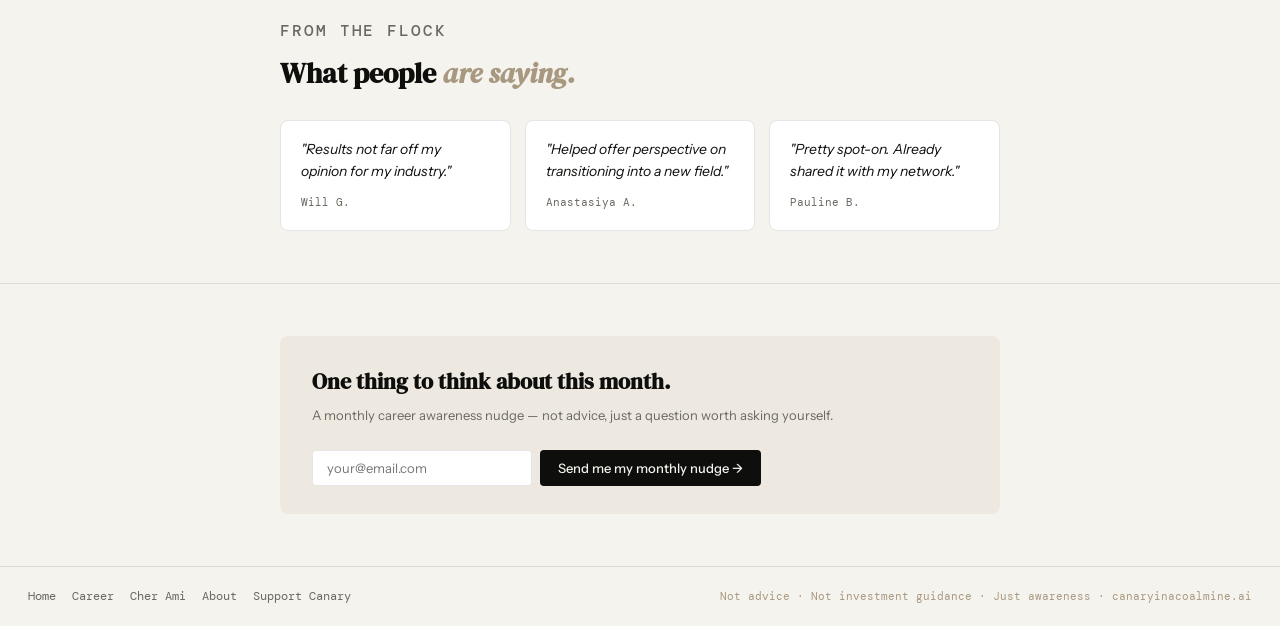
==== commit bee98548: "career rebuild new career scoring and verified pigeon added security headers for DV" ====
--- a/index.html
+++ b/index.html
@@ -82,24 +82,9 @@
 .ra{font-family:'DM Mono',monospace;font-size:10px;color:var(--amber);flex-shrink:0;}
 .intel-note{font-family:'DM Mono',monospace;font-size:10px;color:var(--stone);margin-top:10px;}
 
-/* PRICING */
+/* SUPPORT */
 .pricing-section{border-top:1px solid var(--border);padding:52px 28px;}
 .pricing-inner{max-width:720px;margin:0 auto;}
-.pricing-grid{display:grid;grid-template-columns:repeat(3,1fr);gap:14px;margin-top:28px;}
-@media(max-width:600px){.pricing-grid{grid-template-columns:1fr;}}
-.price-card{background:#fff;border:1px solid var(--border);border-radius:8px;padding:22px 24px;}
-.price-tier{font-family:'DM Mono',monospace;font-size:10px;text-transform:uppercase;letter-spacing:.1em;color:var(--muted);margin-bottom:8px;}
-.price-name{font-family:'DM Serif Display',serif;font-size:22px;margin-bottom:4px;}
-.price-amount{font-size:28px;font-weight:500;color:var(--black);margin-bottom:4px;}
-.price-amount span{font-size:14px;font-weight:400;color:var(--muted);}
-.price-desc{font-size:13px;color:var(--muted);line-height:1.5;margin-bottom:16px;}
-.price-features{list-style:none;margin-bottom:20px;}
-.price-features li{font-size:12px;color:var(--muted);padding:4px 0;border-top:1px solid var(--border);}
-.price-features li:first-child{border-top:none;}
-.price-features li::before{content:'→ ';color:var(--amber);}
-.price-btn{display:block;text-align:center;padding:10px;border-radius:4px;font-size:13px;font-weight:500;border:1px solid var(--border);}
-.price-btn.primary{background:var(--black);color:var(--off-white);border-color:var(--black);}
-.price-btn.disabled{background:var(--cream);color:var(--muted);cursor:default;}
 /* Coffee card — primary CTA */
 .coffee-card{background:#fff;border:1px solid var(--border);border-radius:8px;padding:30px 28px;margin-top:28px;text-align:center;}
 .coffee-head{font-family:'DM Serif Display',serif;font-size:24px;margin-bottom:6px;}
@@ -108,15 +93,7 @@
 .coffee-btn{display:inline-block;background:var(--amber);color:#fff;font-weight:600;font-size:14px;padding:12px 26px;border-radius:6px;}
 .coffee-btn:hover{background:#b8730a;}
 .coffee-micro{font-family:'DM Mono',monospace;font-size:10px;color:var(--stone);margin-top:12px;}
-/* Paused tiers — quiet footnote row */
-.tiers-paused{margin-top:34px;padding-top:24px;border-top:1px solid var(--border);}
-.tiers-paused-label{font-family:'DM Mono',monospace;font-size:10px;text-transform:uppercase;letter-spacing:.1em;color:var(--stone);text-align:center;margin-bottom:16px;}
-.tiers-row{display:grid;grid-template-columns:1fr 1fr;gap:12px;max-width:520px;margin:0 auto;}
-@media(max-width:600px){.tiers-row{grid-template-columns:1fr;}}
-.tier-mini{border:1px solid var(--border);border-radius:6px;padding:14px 16px;opacity:.5;}
-.tier-mini .tm-name{font-family:'DM Serif Display',serif;font-size:16px;}
-.tier-mini .tm-price{font-size:13px;color:var(--muted);}
-.tier-mini .tm-status{font-family:'DM Mono',monospace;font-size:10px;text-transform:uppercase;letter-spacing:.08em;color:var(--muted);margin-top:6px;}
+
 
 /* TESTIMONIALS */
 .testimonials{border-top:1px solid var(--border);padding:52px 28px;}
@@ -208,10 +185,10 @@
   </div>
 </div>
 
-<!-- PRICING -->
+<!-- SUPPORT -->
 <div class="pricing-section">
   <div class="pricing-inner">
-    <div class="section-label">Pricing</div>
+    <div class="section-label">Support</div>
     <h2 class="section-headline">Free to use. <em>Tip if it earns it.</em></h2>
 
     <div class="coffee-card">
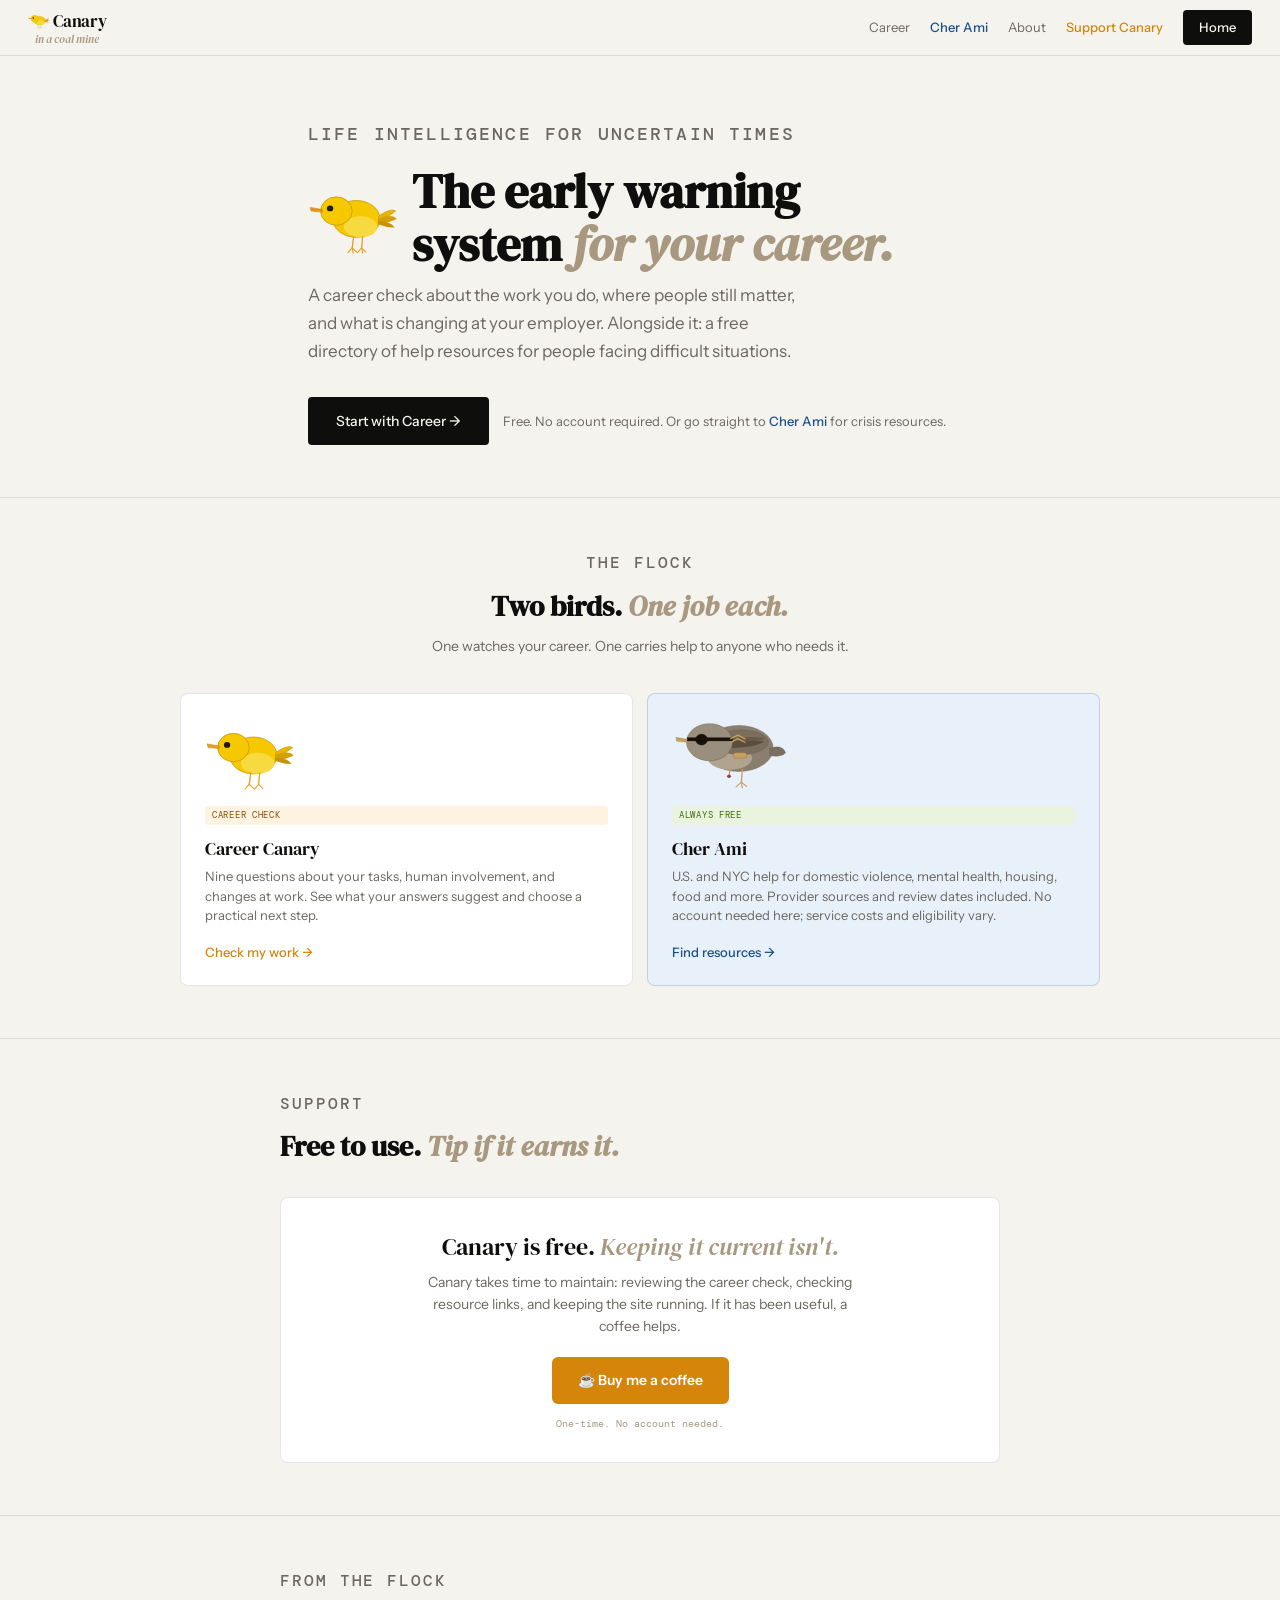
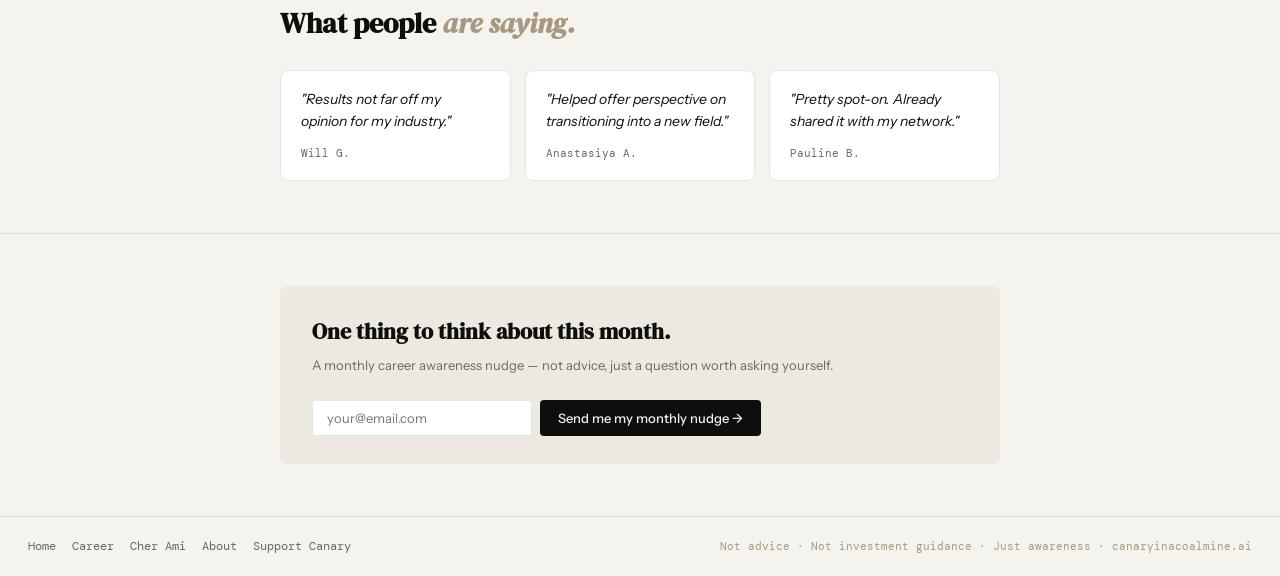
==== commit 3ce354fc: "Repair career assessment and review Cher Ami resources with NYC section" ====
--- a/index.html
+++ b/index.html
@@ -3,7 +3,17 @@
 <head>
 <meta charset="UTF-8">
 <meta name="viewport" content="width=device-width, initial-scale=1.0">
-<title>Canary in a Coal Mine — The Early Warning System for Your Career</title>
+<title>Canary in a Coal Mine — Is Your Job at Risk from AI?</title>
+<meta name="description" content="A free career check about AI, the work you do, and what is changing at your employer. Plus a free directory of U.S. and NYC help resources.">
+<meta property="og:type" content="website">
+<meta property="og:title" content="Canary in a Coal Mine — Is Your Job at Risk from AI?">
+<meta property="og:description" content="A free career check about AI, the work you do, and what is changing at your employer. Plus a free directory of U.S. and NYC help resources.">
+<meta property="og:url" content="https://canaryinacoalmine.ai/">
+<meta property="og:image" content="https://canaryinacoalmine.ai/og-image.png">
+<meta name="twitter:card" content="summary_large_image">
+<meta name="twitter:title" content="Canary in a Coal Mine — Is Your Job at Risk from AI?">
+<meta name="twitter:description" content="A free career check about AI, the work you do, and what is changing at your employer. Plus a free directory of U.S. and NYC help resources.">
+<meta name="twitter:image" content="https://canaryinacoalmine.ai/og-image.png">
 <link rel="preconnect" href="https://fonts.googleapis.com">
 <link rel="preconnect" href="https://fonts.gstatic.com" crossorigin>
 <link href="https://fonts.googleapis.com/css2?family=DM+Serif+Display:ital@0;1&family=Instrument+Sans:wght@400;500;600&family=DM+Mono:wght@400;500&display=swap" rel="stylesheet">
@@ -156,7 +166,7 @@
 <div class="hero">
   <div class="hero-eyebrow">Life intelligence for uncertain times</div>
   <div class="title-row"><svg width="92" height="92" viewBox="58 60 175 123" xmlns="http://www.w3.org/2000/svg" style="flex-shrink:0;margin-top:14px"><ellipse cx="150" cy="110" rx="45" ry="35" fill="#f5c800" stroke="#c8960a" stroke-width="1.5"/><ellipse cx="158" cy="125" rx="32" ry="20" fill="#f7d940" stroke="none"/><path d="M192 105 Q215 88 225 95 Q210 108 192 112Z" fill="#e8b400" stroke="#c8960a" stroke-width="1"/><path d="M192 110 Q218 100 226 110 Q210 118 192 118Z" fill="#d4a000" stroke="#c8960a" stroke-width="1"/><path d="M192 115 Q215 115 222 126 Q208 126 192 120Z" fill="#c89000" stroke="#c8960a" stroke-width="1"/><ellipse cx="112" cy="95" rx="30" ry="27" fill="#f5c800" stroke="#c8960a" stroke-width="1.5"/><path d="M85 92 L62 88 L64 95 L85 97Z" fill="#e8a020" stroke="#c8760a" stroke-width="1"/><line x1="85" y1="94" x2="64" y2="91" stroke="#c8760a" stroke-width="0.8"/><ellipse cx="100" cy="90" rx="6" ry="5.5" fill="#1a1a18"/><ellipse cx="99" cy="89" rx="2" ry="1.5" fill="#3a3a38"/><line x1="145" y1="143" x2="142" y2="165" stroke="#e8a020" stroke-width="2.5" stroke-linecap="round"/><line x1="142" y1="165" x2="134" y2="174" stroke="#e8a020" stroke-width="2" stroke-linecap="round"/><line x1="142" y1="165" x2="144" y2="175" stroke="#e8a020" stroke-width="2" stroke-linecap="round"/><line x1="142" y1="165" x2="151" y2="173" stroke="#e8a020" stroke-width="2" stroke-linecap="round"/><line x1="162" y1="143" x2="160" y2="165" stroke="#e8a020" stroke-width="2.5" stroke-linecap="round"/><line x1="160" y1="165" x2="152" y2="174" stroke="#e8a020" stroke-width="2" stroke-linecap="round"/><line x1="160" y1="165" x2="162" y2="175" stroke="#e8a020" stroke-width="2" stroke-linecap="round"/><line x1="160" y1="165" x2="168" y2="173" stroke="#e8a020" stroke-width="2" stroke-linecap="round"/></svg><h1 class="hero-title">The early warning<br>system <em>for your career.</em></h1></div>
-  <p class="hero-sub">A career risk scorer that measures what AI can actually take against what keeps you in the chair — and a crisis resource page that is free forever. Know where you stand before you have to find out the hard way.</p>
+  <p class="hero-sub">A career check about the work you do, where people still matter, and what is changing at your employer. Alongside it: a free directory of help resources for people facing difficult situations.</p>
   <div class="hero-cta-row">
     <a href="/career" class="cta-primary">Start with Career →</a>
     <div class="cta-secondary">Free. No account required. Or go straight to <a href="/pigeon">Cher Ami</a> for crisis resources.</div>
@@ -170,16 +180,16 @@
   <div class="flock-grid">
     <div class="bird-card">
       <div class="bird-icon"><svg width="92" height="65" viewBox="58 60 175 123" xmlns="http://www.w3.org/2000/svg" style="display:inline-block;vertical-align:middle;margin-right:3px"><ellipse cx="150" cy="110" rx="45" ry="35" fill="#f5c800" stroke="#c8960a" stroke-width="1.5"/><ellipse cx="158" cy="125" rx="32" ry="20" fill="#f7d940" stroke="none"/><path d="M192 105 Q215 88 225 95 Q210 108 192 112Z" fill="#e8b400" stroke="#c8960a" stroke-width="1"/><path d="M192 110 Q218 100 226 110 Q210 118 192 118Z" fill="#d4a000" stroke="#c8960a" stroke-width="1"/><path d="M192 115 Q215 115 222 126 Q208 126 192 120Z" fill="#c89000" stroke="#c8960a" stroke-width="1"/><ellipse cx="112" cy="95" rx="30" ry="27" fill="#f5c800" stroke="#c8960a" stroke-width="1.5"/><path d="M85 92 L62 88 L64 95 L85 97Z" fill="#e8a020" stroke="#c8760a" stroke-width="1"/><ellipse cx="100" cy="90" rx="6" ry="5.5" fill="#1a1a18"/><line x1="145" y1="143" x2="142" y2="165" stroke="#e8a020" stroke-width="2.5" stroke-linecap="round"/><line x1="142" y1="165" x2="134" y2="174" stroke="#e8a020" stroke-width="2" stroke-linecap="round"/><line x1="142" y1="165" x2="151" y2="173" stroke="#e8a020" stroke-width="2" stroke-linecap="round"/><line x1="162" y1="143" x2="160" y2="165" stroke="#e8a020" stroke-width="2.5" stroke-linecap="round"/><line x1="160" y1="165" x2="152" y2="174" stroke="#e8a020" stroke-width="2" stroke-linecap="round"/><line x1="160" y1="165" x2="168" y2="173" stroke="#e8a020" stroke-width="2" stroke-linecap="round"/></svg></div>
-      <div class="bird-tag tag-amber">Scorer</div>
+      <div class="bird-tag tag-amber">Career check</div>
       <div class="bird-name">Career Canary</div>
-      <div class="bird-desc">Nine questions about the work you actually do. Exposure × Holding — what AI can take today versus what keeps a human in the chair. Scored against deployment reality, not capability hype.</div>
-      <a href="/career" class="bird-link">Map my position →</a>
+      <div class="bird-desc">Nine questions about your tasks, human involvement, and changes at work. See what your answers suggest and choose a practical next step.</div>
+      <a href="/career" class="bird-link">Check my work →</a>
     </div>
     <div class="bird-card blue-card">
       <div class="bird-icon"><svg width="118" height="73" viewBox="210 130 265 165" xmlns="http://www.w3.org/2000/svg" style="display:inline-block;vertical-align:middle;margin-right:3px"><ellipse cx="360" cy="192" rx="78" ry="52" fill="#8a7e6e" stroke="#6b5c4a" stroke-width="1"/><ellipse cx="340" cy="214" rx="50" ry="26" fill="#b0a48e" stroke="none"/><ellipse cx="365" cy="178" rx="62" ry="28" fill="#7a6e5e" stroke="#6b5c4a" stroke-width="0.8"/><path d="M310 183 Q338 160 420 168 Q396 184 310 183Z" fill="#6b5c4a"/><path d="M312 191 Q341 170 418 176 Q394 193 312 191Z" fill="#5c4e3e"/><path d="M320 180 Q350 164 405 169" fill="none" stroke="#5a4e3e" stroke-width="0.7"/><path d="M318 186 Q348 171 407 176" fill="none" stroke="#5a4e3e" stroke-width="0.7"/><path d="M430 192 Q458 181 466 202 Q455 213 430 208Z" fill="#7a6e5e" stroke="#6b5c4a" stroke-width="0.8"/><ellipse cx="294" cy="178" rx="52" ry="42" fill="#9a8e7c" stroke="#6b5c4a" stroke-width="1"/><ellipse cx="294" cy="178" rx="50" ry="40" fill="#9a8e7c" stroke="none"/><path d="M246 172 L218 167 L220 176 L246 178 Z" fill="#c8a060" stroke="#9a7040" stroke-width="0.8"/><ellipse cx="276" cy="172" rx="13" ry="12" fill="#1a1208" stroke="#0a0800" stroke-width="1.5"/><rect x="244" y="168" width="102" height="7" rx="0" fill="#1a1208" stroke="#0a0800" stroke-width="0.8"/><path d="M342 170 L358 162 L374 170" fill="none" stroke="#c8a060" stroke-width="3" stroke-linecap="round" stroke-linejoin="round"/><path d="M342 178 L358 170 L374 178" fill="none" stroke="#c8a060" stroke-width="3" stroke-linecap="round" stroke-linejoin="round"/><rect x="348" y="202" width="30" height="12" rx="5" fill="#c8a060" stroke="#9a7040" stroke-width="1"/><line x1="368" y1="240" x2="366" y2="268" stroke="#c8a060" stroke-width="3" stroke-linecap="round"/><line x1="366" y1="268" x2="354" y2="279" stroke="#c8a060" stroke-width="2.5" stroke-linecap="round"/><line x1="366" y1="268" x2="368" y2="281" stroke="#c8a060" stroke-width="2.5" stroke-linecap="round"/><line x1="366" y1="268" x2="378" y2="278" stroke="#c8a060" stroke-width="2.5" stroke-linecap="round"/><line x1="340" y1="240" x2="338" y2="254" stroke="#c8a060" stroke-width="3" stroke-linecap="round"/><ellipse cx="338" cy="255" rx="4" ry="3" fill="#8a4040" stroke="#6a2020" stroke-width="0.8"/></svg></div>
       <div class="bird-tag tag-free">Always free</div>
       <div class="bird-name">Cher Ami</div>
-      <div class="bird-desc">Crisis resources. Real numbers, verified links. Job loss, housing, food, mental health, veterans, domestic violence, and more. No email. No paywall. Ever.</div>
+      <div class="bird-desc">U.S. and NYC help for domestic violence, mental health, housing, food and more. Provider sources and review dates included. No account needed here; service costs and eligibility vary.</div>
       <a href="/pigeon" class="bird-link blue-link">Find resources →</a>
     </div>
   </div>
@@ -193,7 +203,7 @@
 
     <div class="coffee-card">
       <div class="coffee-head">Canary is free. <em>Keeping it current isn't.</em></div>
-      <div class="coffee-sub">Every score is only as good as the facts behind it — the model kept current against what AI actually deploys, Cher Ami's crisis links re-checked so none go stale. If that's worth something to you, a coffee helps justify the time.</div>
+      <div class="coffee-sub">Canary takes time to maintain: reviewing the career check, checking resource links, and keeping the site running. If it has been useful, a coffee helps.</div>
       <a class="coffee-btn" href="https://www.buymeacoffee.com/jimcantrell2" target="_blank" rel="noopener">☕ Buy me a coffee</a>
       <div class="coffee-micro">One-time. No account needed.</div>
     </div>
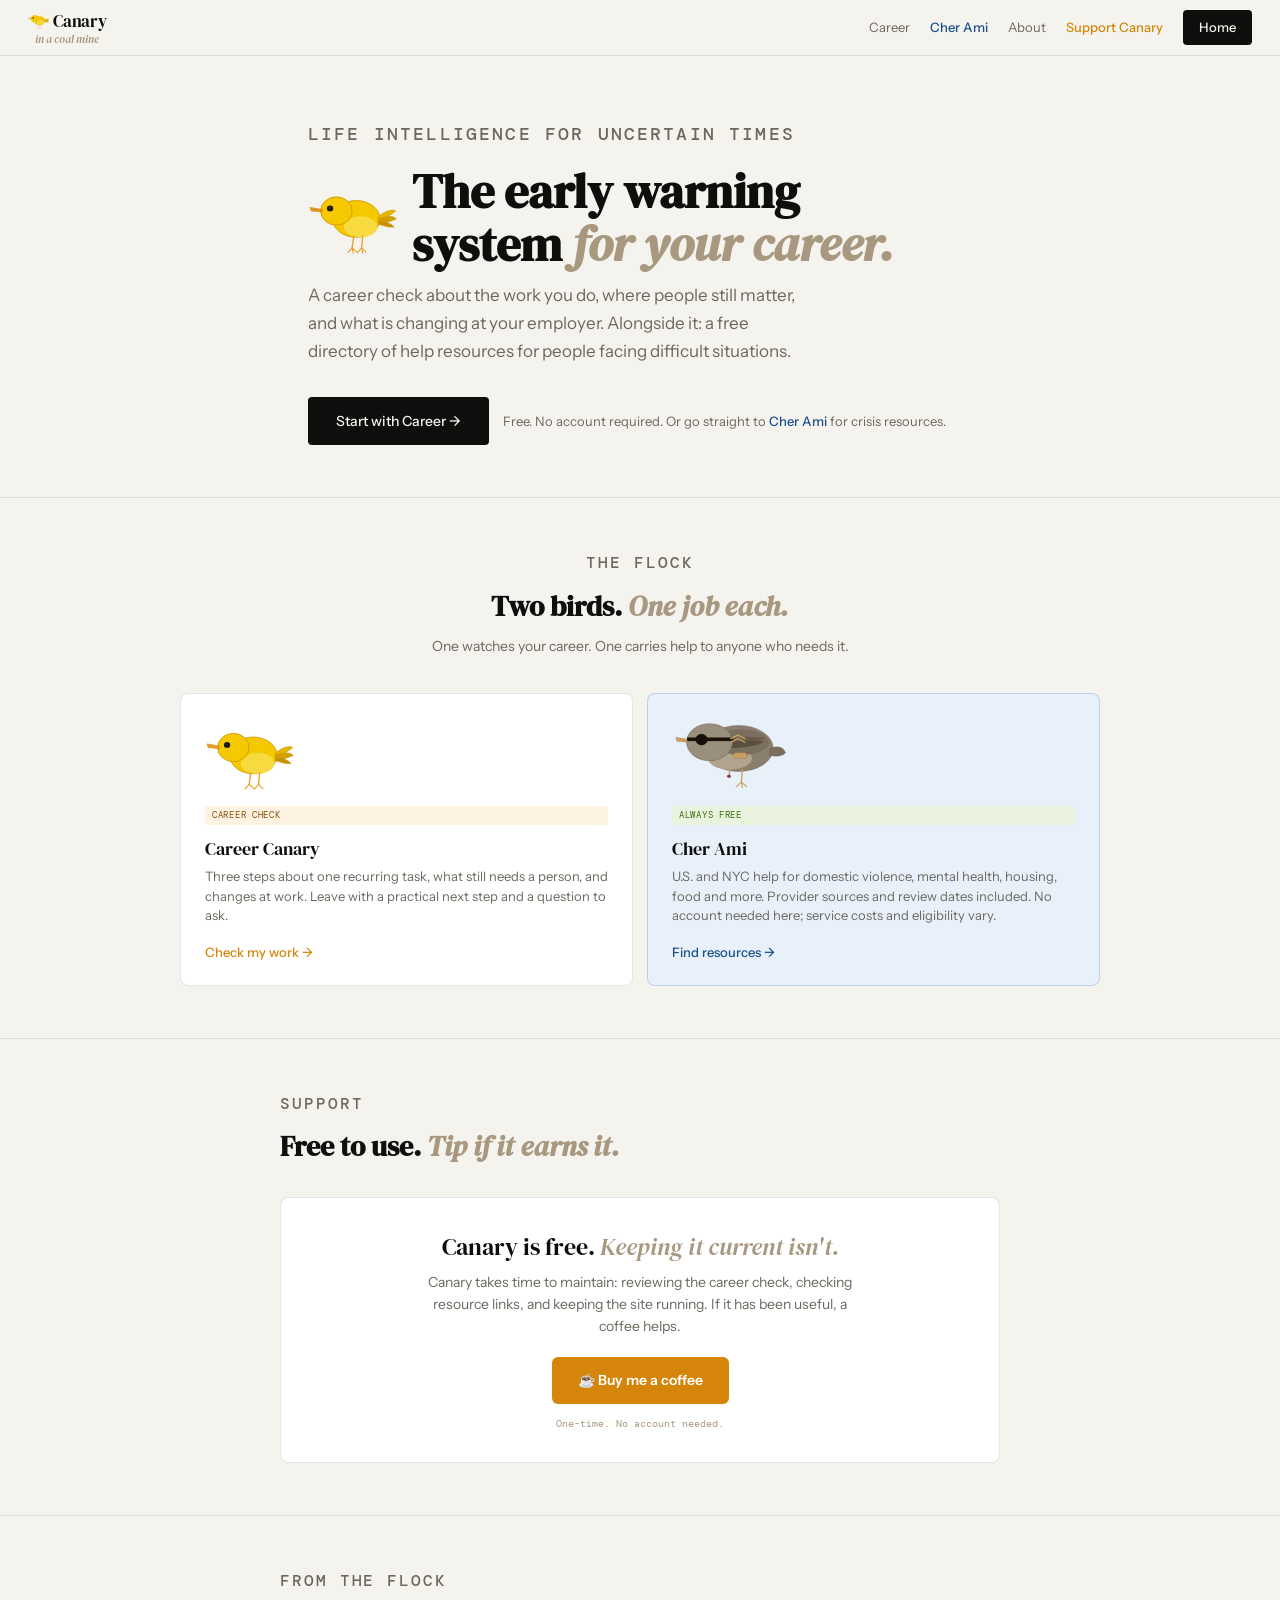
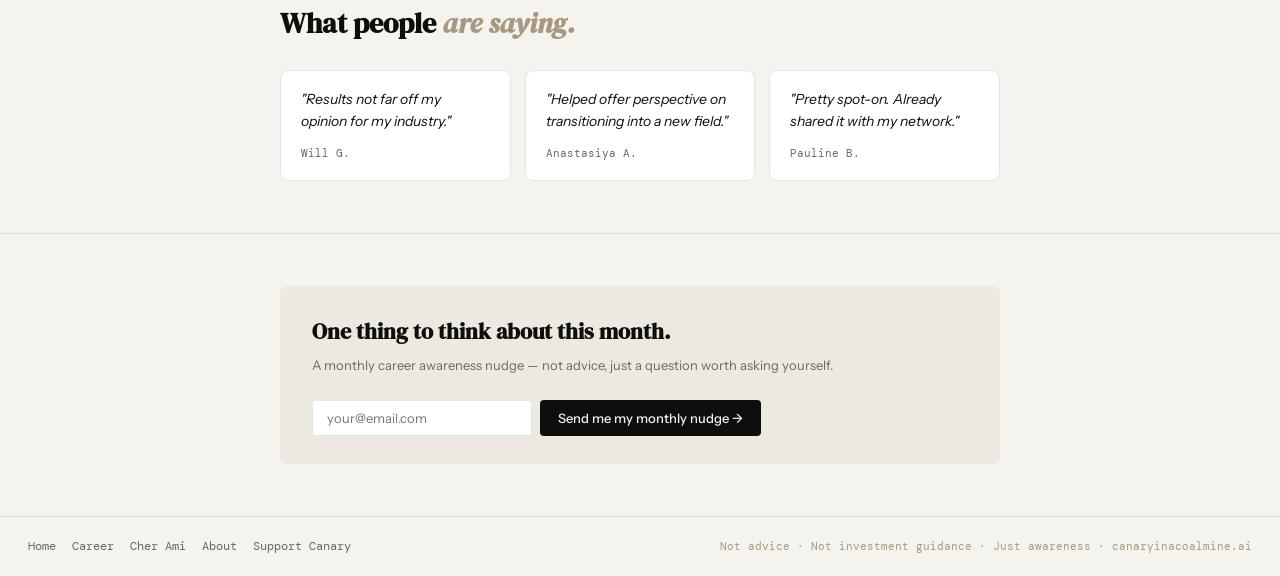
==== commit c82c887e: "Rebuild the career check; add LGBTQ+ support and Cher Ami share image" ====
--- a/index.html
+++ b/index.html
@@ -3,15 +3,15 @@
 <head>
 <meta charset="UTF-8">
 <meta name="viewport" content="width=device-width, initial-scale=1.0">
-<title>Canary in a Coal Mine — Is Your Job at Risk from AI?</title>
+<title>Canary in a Coal Mine — Career Check &amp; Practical Help</title>
 <meta name="description" content="A free career check about AI, the work you do, and what is changing at your employer. Plus a free directory of U.S. and NYC help resources.">
 <meta property="og:type" content="website">
-<meta property="og:title" content="Canary in a Coal Mine — Is Your Job at Risk from AI?">
+<meta property="og:title" content="Canary in a Coal Mine — Career Check &amp; Practical Help">
 <meta property="og:description" content="A free career check about AI, the work you do, and what is changing at your employer. Plus a free directory of U.S. and NYC help resources.">
 <meta property="og:url" content="https://canaryinacoalmine.ai/">
 <meta property="og:image" content="https://canaryinacoalmine.ai/og-image.png">
 <meta name="twitter:card" content="summary_large_image">
-<meta name="twitter:title" content="Canary in a Coal Mine — Is Your Job at Risk from AI?">
+<meta name="twitter:title" content="Canary in a Coal Mine — Career Check &amp; Practical Help">
 <meta name="twitter:description" content="A free career check about AI, the work you do, and what is changing at your employer. Plus a free directory of U.S. and NYC help resources.">
 <meta name="twitter:image" content="https://canaryinacoalmine.ai/og-image.png">
 <link rel="preconnect" href="https://fonts.googleapis.com">
@@ -182,7 +182,7 @@
       <div class="bird-icon"><svg width="92" height="65" viewBox="58 60 175 123" xmlns="http://www.w3.org/2000/svg" style="display:inline-block;vertical-align:middle;margin-right:3px"><ellipse cx="150" cy="110" rx="45" ry="35" fill="#f5c800" stroke="#c8960a" stroke-width="1.5"/><ellipse cx="158" cy="125" rx="32" ry="20" fill="#f7d940" stroke="none"/><path d="M192 105 Q215 88 225 95 Q210 108 192 112Z" fill="#e8b400" stroke="#c8960a" stroke-width="1"/><path d="M192 110 Q218 100 226 110 Q210 118 192 118Z" fill="#d4a000" stroke="#c8960a" stroke-width="1"/><path d="M192 115 Q215 115 222 126 Q208 126 192 120Z" fill="#c89000" stroke="#c8960a" stroke-width="1"/><ellipse cx="112" cy="95" rx="30" ry="27" fill="#f5c800" stroke="#c8960a" stroke-width="1.5"/><path d="M85 92 L62 88 L64 95 L85 97Z" fill="#e8a020" stroke="#c8760a" stroke-width="1"/><ellipse cx="100" cy="90" rx="6" ry="5.5" fill="#1a1a18"/><line x1="145" y1="143" x2="142" y2="165" stroke="#e8a020" stroke-width="2.5" stroke-linecap="round"/><line x1="142" y1="165" x2="134" y2="174" stroke="#e8a020" stroke-width="2" stroke-linecap="round"/><line x1="142" y1="165" x2="151" y2="173" stroke="#e8a020" stroke-width="2" stroke-linecap="round"/><line x1="162" y1="143" x2="160" y2="165" stroke="#e8a020" stroke-width="2.5" stroke-linecap="round"/><line x1="160" y1="165" x2="152" y2="174" stroke="#e8a020" stroke-width="2" stroke-linecap="round"/><line x1="160" y1="165" x2="168" y2="173" stroke="#e8a020" stroke-width="2" stroke-linecap="round"/></svg></div>
       <div class="bird-tag tag-amber">Career check</div>
       <div class="bird-name">Career Canary</div>
-      <div class="bird-desc">Nine questions about your tasks, human involvement, and changes at work. See what your answers suggest and choose a practical next step.</div>
+      <div class="bird-desc">Three steps about one recurring task, what still needs a person, and changes at work. Leave with a practical next step and a question to ask.</div>
       <a href="/career" class="bird-link">Check my work →</a>
     </div>
     <div class="bird-card blue-card">
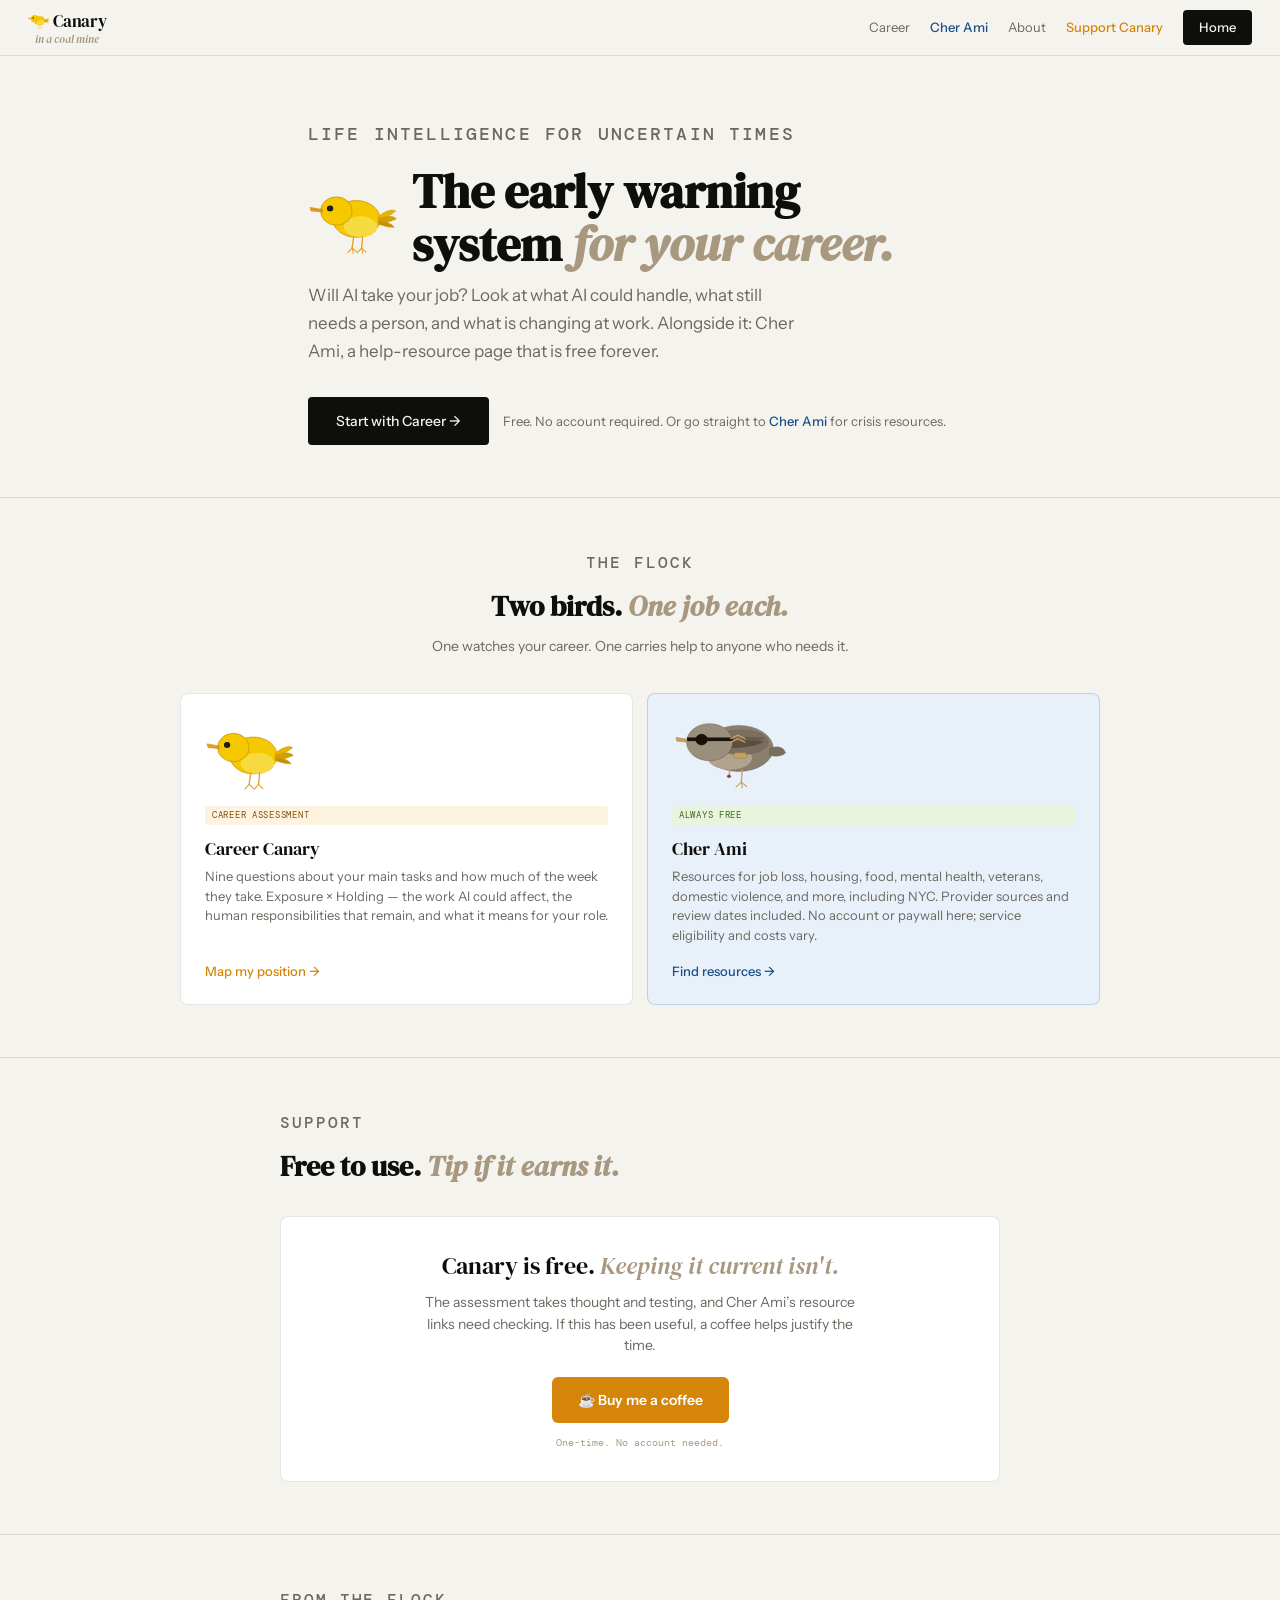
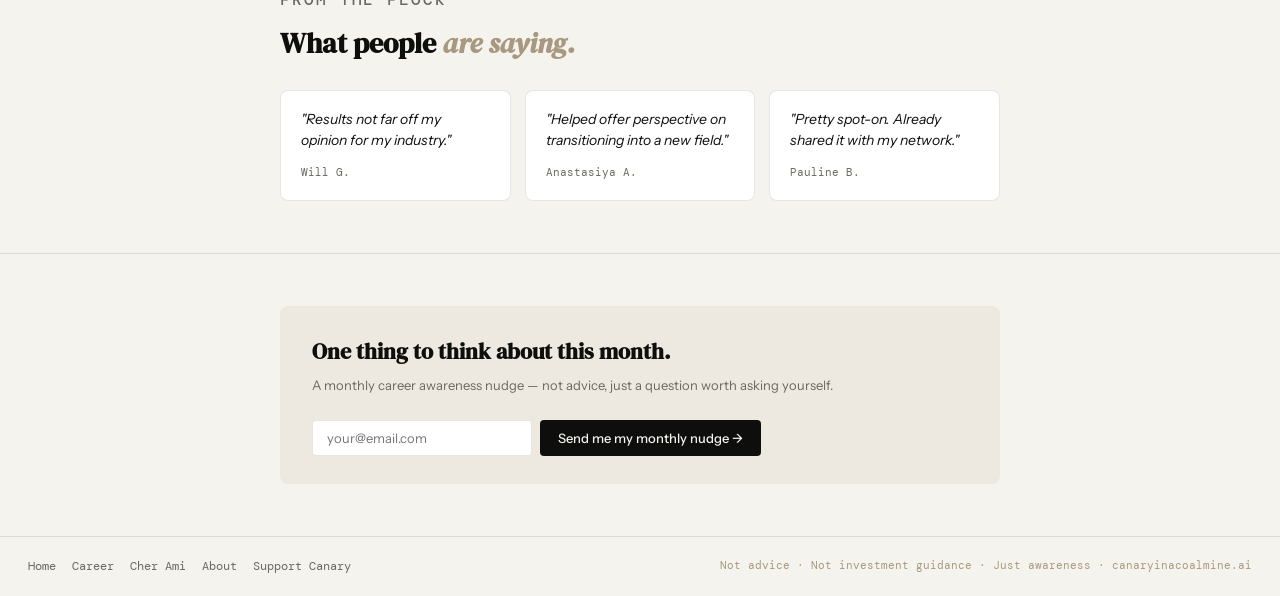
==== commit 2c002bab: "Restore original Canary design and assess the whole work mix" ====
--- a/index.html
+++ b/index.html
@@ -3,16 +3,16 @@
 <head>
 <meta charset="UTF-8">
 <meta name="viewport" content="width=device-width, initial-scale=1.0">
-<title>Canary in a Coal Mine — Career Check &amp; Practical Help</title>
-<meta name="description" content="A free career check about AI, the work you do, and what is changing at your employer. Plus a free directory of U.S. and NYC help resources.">
+<title>Canary in a Coal Mine — Is Your Job at Risk from AI?</title>
+<meta name="description" content="A free assessment of how AI could affect your work, plus practical help resources. The early warning system for your career.">
 <meta property="og:type" content="website">
-<meta property="og:title" content="Canary in a Coal Mine — Career Check &amp; Practical Help">
-<meta property="og:description" content="A free career check about AI, the work you do, and what is changing at your employer. Plus a free directory of U.S. and NYC help resources.">
+<meta property="og:title" content="Canary in a Coal Mine — Is Your Job at Risk from AI?">
+<meta property="og:description" content="A free assessment of how AI could affect your work, plus practical help resources. The early warning system for your career.">
 <meta property="og:url" content="https://canaryinacoalmine.ai/">
 <meta property="og:image" content="https://canaryinacoalmine.ai/og-image.png">
 <meta name="twitter:card" content="summary_large_image">
-<meta name="twitter:title" content="Canary in a Coal Mine — Career Check &amp; Practical Help">
-<meta name="twitter:description" content="A free career check about AI, the work you do, and what is changing at your employer. Plus a free directory of U.S. and NYC help resources.">
+<meta name="twitter:title" content="Canary in a Coal Mine — Is Your Job at Risk from AI?">
+<meta name="twitter:description" content="A free assessment of how AI could affect your work, plus practical help resources. The early warning system for your career.">
 <meta name="twitter:image" content="https://canaryinacoalmine.ai/og-image.png">
 <link rel="preconnect" href="https://fonts.googleapis.com">
 <link rel="preconnect" href="https://fonts.gstatic.com" crossorigin>
@@ -166,7 +166,7 @@
 <div class="hero">
   <div class="hero-eyebrow">Life intelligence for uncertain times</div>
   <div class="title-row"><svg width="92" height="92" viewBox="58 60 175 123" xmlns="http://www.w3.org/2000/svg" style="flex-shrink:0;margin-top:14px"><ellipse cx="150" cy="110" rx="45" ry="35" fill="#f5c800" stroke="#c8960a" stroke-width="1.5"/><ellipse cx="158" cy="125" rx="32" ry="20" fill="#f7d940" stroke="none"/><path d="M192 105 Q215 88 225 95 Q210 108 192 112Z" fill="#e8b400" stroke="#c8960a" stroke-width="1"/><path d="M192 110 Q218 100 226 110 Q210 118 192 118Z" fill="#d4a000" stroke="#c8960a" stroke-width="1"/><path d="M192 115 Q215 115 222 126 Q208 126 192 120Z" fill="#c89000" stroke="#c8960a" stroke-width="1"/><ellipse cx="112" cy="95" rx="30" ry="27" fill="#f5c800" stroke="#c8960a" stroke-width="1.5"/><path d="M85 92 L62 88 L64 95 L85 97Z" fill="#e8a020" stroke="#c8760a" stroke-width="1"/><line x1="85" y1="94" x2="64" y2="91" stroke="#c8760a" stroke-width="0.8"/><ellipse cx="100" cy="90" rx="6" ry="5.5" fill="#1a1a18"/><ellipse cx="99" cy="89" rx="2" ry="1.5" fill="#3a3a38"/><line x1="145" y1="143" x2="142" y2="165" stroke="#e8a020" stroke-width="2.5" stroke-linecap="round"/><line x1="142" y1="165" x2="134" y2="174" stroke="#e8a020" stroke-width="2" stroke-linecap="round"/><line x1="142" y1="165" x2="144" y2="175" stroke="#e8a020" stroke-width="2" stroke-linecap="round"/><line x1="142" y1="165" x2="151" y2="173" stroke="#e8a020" stroke-width="2" stroke-linecap="round"/><line x1="162" y1="143" x2="160" y2="165" stroke="#e8a020" stroke-width="2.5" stroke-linecap="round"/><line x1="160" y1="165" x2="152" y2="174" stroke="#e8a020" stroke-width="2" stroke-linecap="round"/><line x1="160" y1="165" x2="162" y2="175" stroke="#e8a020" stroke-width="2" stroke-linecap="round"/><line x1="160" y1="165" x2="168" y2="173" stroke="#e8a020" stroke-width="2" stroke-linecap="round"/></svg><h1 class="hero-title">The early warning<br>system <em>for your career.</em></h1></div>
-  <p class="hero-sub">A career check about the work you do, where people still matter, and what is changing at your employer. Alongside it: a free directory of help resources for people facing difficult situations.</p>
+  <p class="hero-sub">Will AI take your job? Look at what AI could handle, what still needs a person, and what is changing at work. Alongside it: Cher Ami, a help-resource page that is free forever.</p>
   <div class="hero-cta-row">
     <a href="/career" class="cta-primary">Start with Career →</a>
     <div class="cta-secondary">Free. No account required. Or go straight to <a href="/pigeon">Cher Ami</a> for crisis resources.</div>
@@ -180,16 +180,16 @@
   <div class="flock-grid">
     <div class="bird-card">
       <div class="bird-icon"><svg width="92" height="65" viewBox="58 60 175 123" xmlns="http://www.w3.org/2000/svg" style="display:inline-block;vertical-align:middle;margin-right:3px"><ellipse cx="150" cy="110" rx="45" ry="35" fill="#f5c800" stroke="#c8960a" stroke-width="1.5"/><ellipse cx="158" cy="125" rx="32" ry="20" fill="#f7d940" stroke="none"/><path d="M192 105 Q215 88 225 95 Q210 108 192 112Z" fill="#e8b400" stroke="#c8960a" stroke-width="1"/><path d="M192 110 Q218 100 226 110 Q210 118 192 118Z" fill="#d4a000" stroke="#c8960a" stroke-width="1"/><path d="M192 115 Q215 115 222 126 Q208 126 192 120Z" fill="#c89000" stroke="#c8960a" stroke-width="1"/><ellipse cx="112" cy="95" rx="30" ry="27" fill="#f5c800" stroke="#c8960a" stroke-width="1.5"/><path d="M85 92 L62 88 L64 95 L85 97Z" fill="#e8a020" stroke="#c8760a" stroke-width="1"/><ellipse cx="100" cy="90" rx="6" ry="5.5" fill="#1a1a18"/><line x1="145" y1="143" x2="142" y2="165" stroke="#e8a020" stroke-width="2.5" stroke-linecap="round"/><line x1="142" y1="165" x2="134" y2="174" stroke="#e8a020" stroke-width="2" stroke-linecap="round"/><line x1="142" y1="165" x2="151" y2="173" stroke="#e8a020" stroke-width="2" stroke-linecap="round"/><line x1="162" y1="143" x2="160" y2="165" stroke="#e8a020" stroke-width="2.5" stroke-linecap="round"/><line x1="160" y1="165" x2="152" y2="174" stroke="#e8a020" stroke-width="2" stroke-linecap="round"/><line x1="160" y1="165" x2="168" y2="173" stroke="#e8a020" stroke-width="2" stroke-linecap="round"/></svg></div>
-      <div class="bird-tag tag-amber">Career check</div>
+      <div class="bird-tag tag-amber">Career assessment</div>
       <div class="bird-name">Career Canary</div>
-      <div class="bird-desc">Three steps about one recurring task, what still needs a person, and changes at work. Leave with a practical next step and a question to ask.</div>
-      <a href="/career" class="bird-link">Check my work →</a>
+      <div class="bird-desc">Nine questions about your main tasks and how much of the week they take. Exposure × Holding — the work AI could affect, the human responsibilities that remain, and what it means for your role.</div>
+      <a href="/career" class="bird-link">Map my position →</a>
     </div>
     <div class="bird-card blue-card">
       <div class="bird-icon"><svg width="118" height="73" viewBox="210 130 265 165" xmlns="http://www.w3.org/2000/svg" style="display:inline-block;vertical-align:middle;margin-right:3px"><ellipse cx="360" cy="192" rx="78" ry="52" fill="#8a7e6e" stroke="#6b5c4a" stroke-width="1"/><ellipse cx="340" cy="214" rx="50" ry="26" fill="#b0a48e" stroke="none"/><ellipse cx="365" cy="178" rx="62" ry="28" fill="#7a6e5e" stroke="#6b5c4a" stroke-width="0.8"/><path d="M310 183 Q338 160 420 168 Q396 184 310 183Z" fill="#6b5c4a"/><path d="M312 191 Q341 170 418 176 Q394 193 312 191Z" fill="#5c4e3e"/><path d="M320 180 Q350 164 405 169" fill="none" stroke="#5a4e3e" stroke-width="0.7"/><path d="M318 186 Q348 171 407 176" fill="none" stroke="#5a4e3e" stroke-width="0.7"/><path d="M430 192 Q458 181 466 202 Q455 213 430 208Z" fill="#7a6e5e" stroke="#6b5c4a" stroke-width="0.8"/><ellipse cx="294" cy="178" rx="52" ry="42" fill="#9a8e7c" stroke="#6b5c4a" stroke-width="1"/><ellipse cx="294" cy="178" rx="50" ry="40" fill="#9a8e7c" stroke="none"/><path d="M246 172 L218 167 L220 176 L246 178 Z" fill="#c8a060" stroke="#9a7040" stroke-width="0.8"/><ellipse cx="276" cy="172" rx="13" ry="12" fill="#1a1208" stroke="#0a0800" stroke-width="1.5"/><rect x="244" y="168" width="102" height="7" rx="0" fill="#1a1208" stroke="#0a0800" stroke-width="0.8"/><path d="M342 170 L358 162 L374 170" fill="none" stroke="#c8a060" stroke-width="3" stroke-linecap="round" stroke-linejoin="round"/><path d="M342 178 L358 170 L374 178" fill="none" stroke="#c8a060" stroke-width="3" stroke-linecap="round" stroke-linejoin="round"/><rect x="348" y="202" width="30" height="12" rx="5" fill="#c8a060" stroke="#9a7040" stroke-width="1"/><line x1="368" y1="240" x2="366" y2="268" stroke="#c8a060" stroke-width="3" stroke-linecap="round"/><line x1="366" y1="268" x2="354" y2="279" stroke="#c8a060" stroke-width="2.5" stroke-linecap="round"/><line x1="366" y1="268" x2="368" y2="281" stroke="#c8a060" stroke-width="2.5" stroke-linecap="round"/><line x1="366" y1="268" x2="378" y2="278" stroke="#c8a060" stroke-width="2.5" stroke-linecap="round"/><line x1="340" y1="240" x2="338" y2="254" stroke="#c8a060" stroke-width="3" stroke-linecap="round"/><ellipse cx="338" cy="255" rx="4" ry="3" fill="#8a4040" stroke="#6a2020" stroke-width="0.8"/></svg></div>
       <div class="bird-tag tag-free">Always free</div>
       <div class="bird-name">Cher Ami</div>
-      <div class="bird-desc">U.S. and NYC help for domestic violence, mental health, housing, food and more. Provider sources and review dates included. No account needed here; service costs and eligibility vary.</div>
+      <div class="bird-desc">Resources for job loss, housing, food, mental health, veterans, domestic violence, and more, including NYC. Provider sources and review dates included. No account or paywall here; service eligibility and costs vary.</div>
       <a href="/pigeon" class="bird-link blue-link">Find resources →</a>
     </div>
   </div>
@@ -203,7 +203,7 @@
 
     <div class="coffee-card">
       <div class="coffee-head">Canary is free. <em>Keeping it current isn't.</em></div>
-      <div class="coffee-sub">Canary takes time to maintain: reviewing the career check, checking resource links, and keeping the site running. If it has been useful, a coffee helps.</div>
+      <div class="coffee-sub">The assessment takes thought and testing, and Cher Ami’s resource links need checking. If this has been useful, a coffee helps justify the time.</div>
       <a class="coffee-btn" href="https://www.buymeacoffee.com/jimcantrell2" target="_blank" rel="noopener">☕ Buy me a coffee</a>
       <div class="coffee-micro">One-time. No account needed.</div>
     </div>
